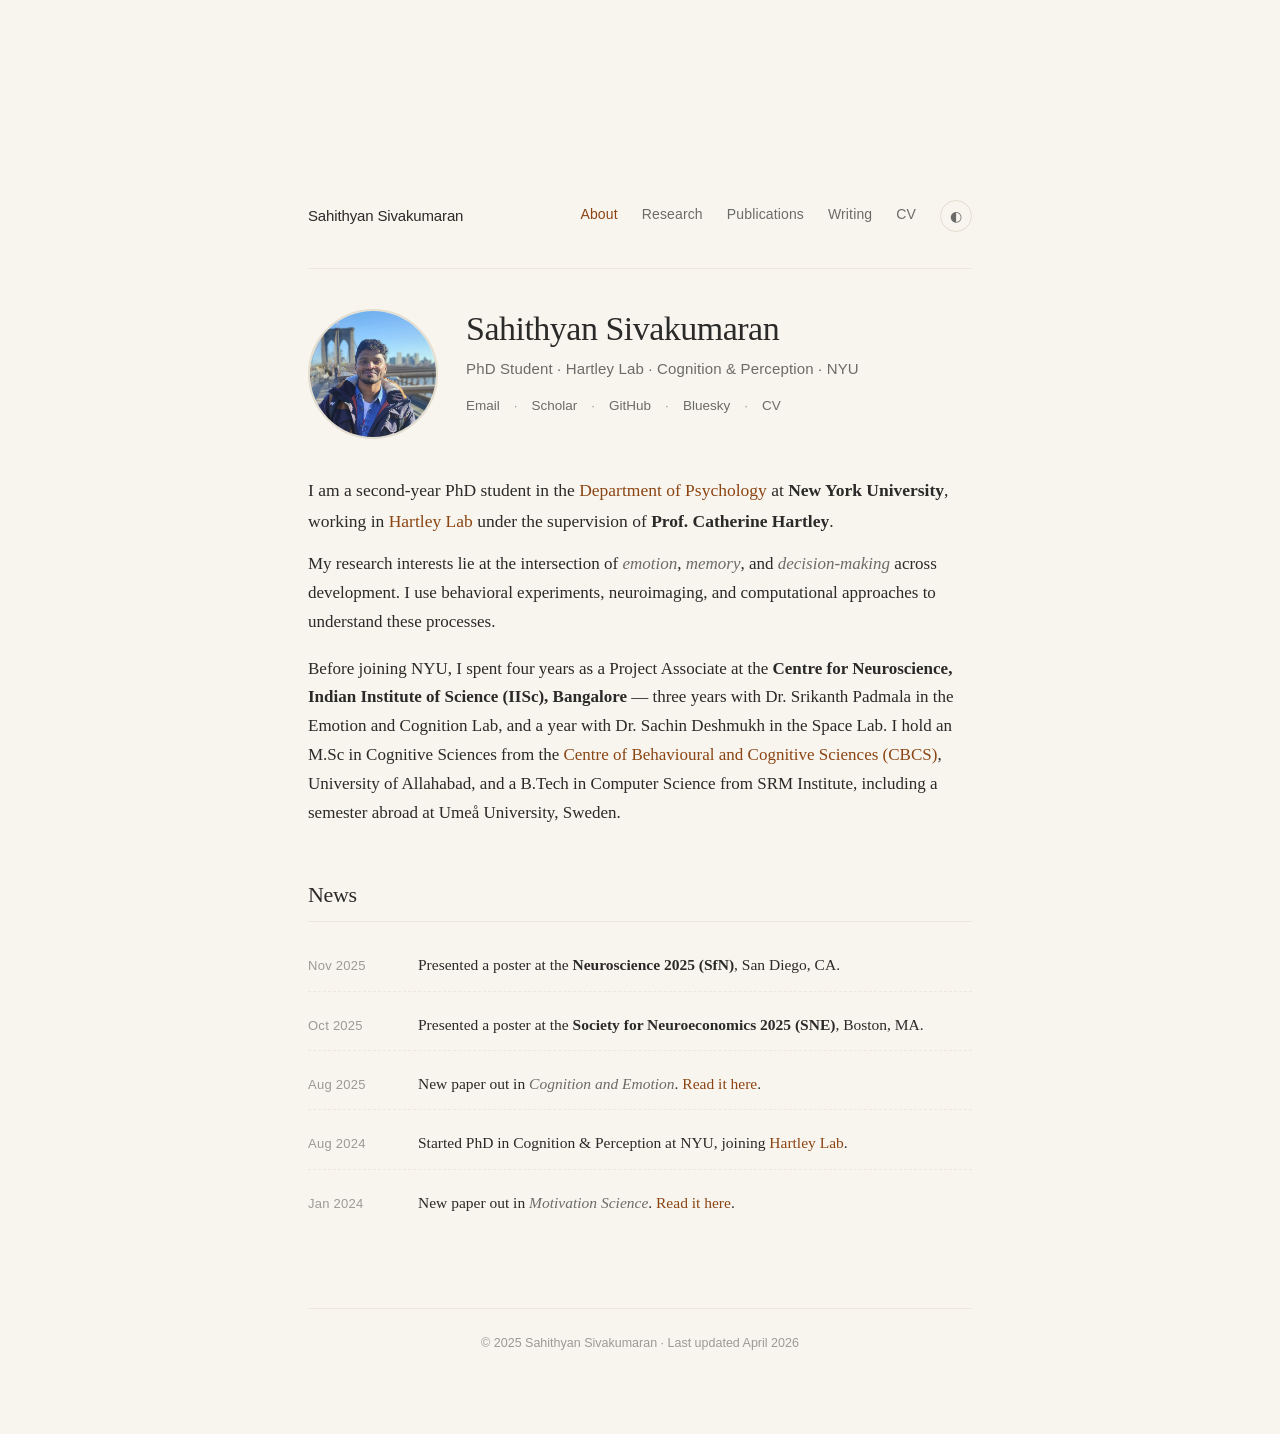
==== index.html @ 43b07d3a "Add canvas element to index.html Add a canvas element for rendering graphics." ====
<!DOCTYPE html>
<html lang="en">
<head>
<meta charset="UTF-8">
<meta name="viewport" content="width=device-width, initial-scale=1.0">
<title>Sahithyan Sivakumaran</title>
<meta name="description" content="PhD student in Cognition & Perception at NYU. Research on reward, affect, and decision-making.">
<link rel="stylesheet" href="styles.css">
<link rel="icon" href="data:image/svg+xml,%3Csvg xmlns='http://www.w3.org/2000/svg' viewBox='0 0 100 100'%3E%3Ctext y='.9em' font-size='90'%3E🧠%3C/text%3E%3C/svg%3E">
</head>
<body>
<canvas id="tc" aria-hidden="true"></canvas>
<div class="container">

<nav class="nav">
  <a href="index.html" class="nav-brand">Sahithyan Sivakumaran</a>
  <div class="nav-links">
    <a href="index.html" class="active">About</a>
    <a href="research.html">Research</a>
    <a href="publications.html">Publications</a>
    <a href="writing.html">Writing</a>
    <a href="cv.html">CV</a>
    <button id="theme-toggle" class="theme-toggle" aria-label="Toggle theme">◐</button>
  </div>
</nav>

<header class="hero">
  <img src="assets/profile.jpg" alt="Sahithyan Sivakumaran" class="hero-photo">
  <div class="hero-text">
    <h1>Sahithyan Sivakumaran</h1>
    <div class="hero-subtitle">PhD Student · Hartley Lab · Cognition &amp; Perception · NYU</div>
    <div class="hero-links">
      <a href="mailto:sahithyan.s@nyu.edu">Email</a>
      <span class="sep">·</span>
      <a href="https://scholar.google.com/citations?user=zjxD9jkAAAAJ" target="_blank" rel="noopener">Scholar</a>
      <span class="sep">·</span>
      <a href="https://github.com/Sahithyan-S" target="_blank" rel="noopener">GitHub</a>
      <span class="sep">·</span>
      <a href="https://bsky.app/profile/sahithyan.bsky.social" target="_blank" rel="noopener">Bluesky</a>
      <span class="sep">·</span>
      <a href="files/Sahithyan_CV_May_2026.pdf" target="_blank" rel="noopener">CV</a>
    </div>
  </div>
</header>

<p class="intro">
I am a second-year PhD student in the <a href="https://as.nyu.edu/psychology.html" target="_blank" rel="noopener">Department of Psychology</a> at <strong>New York University</strong>, working in <a href="https://www.hartleylab.org/" target="_blank" rel="noopener">Hartley Lab</a> under the supervision of <strong>Prof. Catherine Hartley</strong>.
</p>

<p>
My research interests lie at the intersection of <em>emotion</em>, <em>memory</em>, and <em>decision-making</em> across development. I use behavioral experiments, neuroimaging, and computational approaches to understand these processes.
</p>

<p>
Before joining NYU, I spent four years as a Project Associate at the <strong>Centre for Neuroscience, Indian Institute of Science (IISc), Bangalore</strong> — three years with Dr. Srikanth Padmala in the Emotion and Cognition Lab, and a year with Dr. Sachin Deshmukh in the Space Lab. I hold an M.Sc in Cognitive Sciences from the <a href="https://cbcs.ac.in/" target="_blank" rel="noopener">Centre of Behavioural and Cognitive Sciences (CBCS)</a>, University of Allahabad, and a B.Tech in Computer Science from SRM Institute, including a semester abroad at Umeå University, Sweden.
</p>

<h2>News</h2>
<ul class="news-list">
  <li>
    <span class="news-date">Nov 2025</span>
    <span>Presented a poster at the <strong>Neuroscience 2025 (SfN)</strong>, San Diego, CA.</span>
  </li>
  <li>
    <span class="news-date">Oct 2025</span>
    <span>Presented a poster at the <strong>Society for Neuroeconomics 2025 (SNE)</strong>, Boston, MA.</span>
  </li>
  <li>
    <span class="news-date">Aug 2025</span>
    <span>New paper out in <em>Cognition and Emotion</em>. <a href="https://doi.org/10.1080/02699931.2025.2542920" target="_blank" rel="noopener">Read it here</a>.</span>
  </li>
  <li>
    <span class="news-date">Aug 2024</span>
    <span>Started PhD in Cognition &amp; Perception at NYU, joining <a href="https://www.hartleylab.org/" target="_blank" rel="noopener">Hartley Lab</a>.</span>
  </li>
  <li>
    <span class="news-date">Jan 2024</span>
    <span>New paper out in <em>Motivation Science</em>. <a href="https://psycnet.apa.org/doi/10.1037/mot0000330" target="_blank" rel="noopener">Read it here</a>.</span>
  </li>
</ul>

<footer class="footer">
  © 2025 Sahithyan Sivakumaran · Last updated April 2026
</footer>

</div>

<script>
(function() {
  var root = document.documentElement;
  var toggle = document.getElementById('theme-toggle');
  var saved = localStorage.getItem('theme');
  if (saved) root.setAttribute('data-theme', saved);

  toggle.addEventListener('click', function() {
    var current = root.getAttribute('data-theme');
    var isDark = current === 'dark' ||
      (!current && window.matchMedia('(prefers-color-scheme: dark)').matches);
    var next = isDark ? 'light' : 'dark';
    root.setAttribute('data-theme', next);
    localStorage.setItem('theme', next);
  });
})();
</script>

</body>
</html>
---- styles.css ----
/* ================================================================
   Sahithyan Sivakumaran — Academic Website
   A clean, serif-led minimal theme with dark/light mode
   ================================================================ */

/* --- CSS Variables: Light mode (default) --- */
:root {
  --bg: #f8f5ef;
  --bg-elev: #ffffff;
  --text: #2a2a28;
  --text-muted: #6b6b68;
  --text-soft: #9a9a96;
  --accent: #8b4513;
  --accent-soft: #c9a77a;
  --border: #e4ded0;
  --border-soft: #eee8dc;

  --font-serif: "Iowan Old Style", "Palatino Linotype", "URW Palladio L", Palatino, "Book Antiqua", Georgia, serif;
  --font-sans: -apple-system, BlinkMacSystemFont, "SF Pro Text", "Helvetica Neue", Arial, sans-serif;
  --font-mono: "SF Mono", "Monaco", "Inconsolata", "Fira Mono", monospace;

  --max-width: 720px;
  --radius: 8px;
}

/* --- Dark mode (auto-detected via OS preference) --- */
@media (prefers-color-scheme: dark) {
  :root {
    --bg: #1a1a1a;
    --bg-elev: #242424;
    --text: #e8e6e1;
    --text-muted: #a8a6a1;
    --text-soft: #6b6966;
    --accent: #d4a373;
    --accent-soft: #8b6a4a;
    --border: #3a3a38;
    --border-soft: #2d2d2c;
  }
}

/* --- Manual toggle override --- */
:root[data-theme="dark"] {
  --bg: #1a1a1a;
  --bg-elev: #242424;
  --text: #e8e6e1;
  --text-muted: #a8a6a1;
  --text-soft: #6b6966;
  --accent: #d4a373;
  --accent-soft: #8b6a4a;
  --border: #3a3a38;
  --border-soft: #2d2d2c;
}

:root[data-theme="light"] {
  --bg: #f8f5ef;
  --bg-elev: #ffffff;
  --text: #2a2a28;
  --text-muted: #6b6b68;
  --text-soft: #9a9a96;
  --accent: #8b4513;
  --accent-soft: #c9a77a;
  --border: #e4ded0;
  --border-soft: #eee8dc;
}

/* --- Reset & Base --- */
* {
  box-sizing: border-box;
  margin: 0;
  padding: 0;
}

html {
  scroll-behavior: smooth;
  -webkit-font-smoothing: antialiased;
  -moz-osx-font-smoothing: grayscale;
}

body {
  background: var(--bg);
  color: var(--text);
  font-family: var(--font-serif);
  font-size: 17px;
  line-height: 1.7;
  min-height: 100vh;
  transition: background 0.3s ease, color 0.3s ease;
}

.container {
  max-width: var(--max-width);
  margin: 0 auto;
  padding: 32px 28px 80px;
}

/* --- Navigation --- */
.nav {
  display: flex;
  justify-content: space-between;
  align-items: center;
  padding: 8px 0 36px;
  border-bottom: 1px solid var(--border-soft);
  margin-bottom: 40px;
  flex-wrap: wrap;
  gap: 12px;
}

.nav-brand {
  font-family: var(--font-sans);
  font-size: 15px;
  font-weight: 500;
  letter-spacing: -0.01em;
  color: var(--text);
  text-decoration: none;
}

.nav-links {
  display: flex;
  gap: 24px;
  align-items: center;
}

.nav-links a {
  font-family: var(--font-sans);
  font-size: 14px;
  color: var(--text-muted);
  text-decoration: none;
  letter-spacing: 0.01em;
  transition: color 0.2s;
}

.nav-links a:hover,
.nav-links a.active {
  color: var(--accent);
}

/* --- Theme Toggle Button --- */
.theme-toggle {
  background: none;
  border: 1px solid var(--border);
  color: var(--text-muted);
  width: 32px;
  height: 32px;
  border-radius: 50%;
  cursor: pointer;
  display: inline-flex;
  align-items: center;
  justify-content: center;
  font-size: 14px;
  transition: all 0.2s;
  padding: 0;
}

.theme-toggle:hover {
  border-color: var(--accent);
  color: var(--accent);
}

/* --- Typography --- */
h1, h2, h3, h4 {
  font-family: var(--font-serif);
  font-weight: 500;
  color: var(--text);
  letter-spacing: -0.015em;
}

h1 {
  font-size: 34px;
  line-height: 1.15;
  margin-bottom: 8px;
}

h2 {
  font-size: 22px;
  margin-top: 48px;
  margin-bottom: 18px;
  font-weight: 500;
  padding-bottom: 8px;
  border-bottom: 1px solid var(--border-soft);
}

h3 {
  font-size: 18px;
  margin-top: 24px;
  margin-bottom: 10px;
}

p {
  margin-bottom: 18px;
  color: var(--text);
}

a {
  color: var(--accent);
  text-decoration: none;
  border-bottom: 1px solid transparent;
  transition: border-color 0.2s;
}

a:hover {
  border-bottom-color: var(--accent);
}

em {
  color: var(--text-muted);
}

strong {
  font-weight: 600;
  color: var(--text);
}

/* --- Hero / About section --- */
.hero {
  display: flex;
  gap: 28px;
  align-items: flex-start;
  margin-bottom: 36px;
}

.hero-photo {
  width: 130px;
  height: 130px;
  border-radius: 50%;
  object-fit: cover;
  flex-shrink: 0;
  border: 2px solid var(--border);
}

.hero-text {
  flex: 1;
  min-width: 0;
}

.hero-subtitle {
  font-family: var(--font-sans);
  font-size: 15px;
  color: var(--text-muted);
  margin-bottom: 14px;
  letter-spacing: 0.01em;
}

.hero-links {
  display: flex;
  gap: 14px;
  font-family: var(--font-sans);
  font-size: 13.5px;
  flex-wrap: wrap;
}

.hero-links a {
  color: var(--text-muted);
  border-bottom: 1px solid transparent;
}

.hero-links a:hover {
  color: var(--accent);
  border-bottom-color: var(--accent);
}

.hero-links span.sep {
  color: var(--text-soft);
}

/* --- Section styling --- */
.intro {
  font-size: 17.5px;
  line-height: 1.8;
  margin-bottom: 12px;
}

/* --- Lists --- */
ul, ol {
  margin-bottom: 20px;
  padding-left: 22px;
}

li {
  margin-bottom: 8px;
  color: var(--text);
}

/* --- News list --- */
.news-list {
  list-style: none;
  padding-left: 0;
}

.news-list li {
  padding: 12px 0;
  border-bottom: 1px dashed var(--border-soft);
  display: flex;
  gap: 18px;
  align-items: baseline;
  font-size: 15.5px;
}

.news-list li:last-child {
  border-bottom: none;
}

.news-date {
  font-family: var(--font-sans);
  font-size: 13px;
  color: var(--text-soft);
  flex-shrink: 0;
  width: 92px;
  letter-spacing: 0.02em;
}

/* --- Publication entries --- */
.pub {
  padding: 18px 0;
  border-bottom: 1px solid var(--border-soft);
}

.pub:last-child {
  border-bottom: none;
}

.pub-title {
  font-size: 17px;
  line-height: 1.4;
  margin-bottom: 6px;
  font-weight: 500;
  color: var(--text);
}

.pub-authors {
  font-size: 15px;
  color: var(--text-muted);
  margin-bottom: 4px;
}

.pub-authors .self {
  color: var(--text);
  font-weight: 500;
}

.pub-venue {
  font-family: var(--font-sans);
  font-size: 13.5px;
  color: var(--text-soft);
  font-style: italic;
  margin-bottom: 8px;
}

.pub-links {
  display: flex;
  gap: 12px;
  font-family: var(--font-sans);
  font-size: 12.5px;
  margin-top: 6px;
}

.pub-links a {
  color: var(--accent);
  padding: 2px 10px;
  border: 1px solid var(--accent-soft);
  border-radius: 14px;
  text-decoration: none;
  transition: all 0.2s;
}

.pub-links a:hover {
  background: var(--accent);
  color: var(--bg);
  border-color: var(--accent);
}

.pub-tag {
  display: inline-block;
  font-family: var(--font-sans);
  font-size: 11.5px;
  color: var(--text-soft);
  padding: 2px 8px;
  border: 1px solid var(--border);
  border-radius: 10px;
  margin-left: 6px;
  letter-spacing: 0.03em;
  text-transform: uppercase;
}

/* --- Writing list (index page) --- */
.writing-list {
  display: flex;
  flex-direction: column;
}

.writing-item {
  display: flex;
  justify-content: space-between;
  align-items: baseline;
  padding: 16px 0;
  border-bottom: 1px dashed var(--border-soft);
  text-decoration: none;
  gap: 18px;
  transition: color 0.2s;
}

.writing-item:last-child {
  border-bottom: none;
}

.writing-item:hover {
  border-bottom-color: var(--border-soft);
}

.writing-title {
  font-size: 17px;
  font-weight: 500;
  color: var(--text);
  line-height: 1.4;
  transition: color 0.2s;
}

.writing-item:hover .writing-title {
  color: var(--accent);
}

.writing-date {
  font-family: var(--font-sans);
  font-size: 13px;
  color: var(--text-soft);
  flex-shrink: 0;
  letter-spacing: 0.02em;
}

/* --- Writing article (individual post) --- */
.writing-back {
  display: inline-block;
  font-family: var(--font-sans);
  font-size: 13.5px;
  color: var(--text-muted);
  margin-bottom: 28px;
  text-decoration: none;
  border-bottom: none;
  transition: color 0.2s;
}

.writing-back:hover {
  color: var(--accent);
}

.writing-article h1 {
  margin-bottom: 6px;
}

.writing-meta {
  font-family: var(--font-sans);
  font-size: 13.5px;
  color: var(--text-soft);
  font-style: italic;
  margin-bottom: 32px;
}

.writing-article p {
  margin-bottom: 20px;
}

.writing-article code {
  font-family: var(--font-mono);
  font-size: 14px;
  background: var(--bg-elev);
  border: 1px solid var(--border);
  padding: 1px 5px;
  border-radius: 4px;
}

/* --- CV specific --- */
.cv-entry {
  display: flex;
  gap: 20px;
  padding: 12px 0;
  border-bottom: 1px dashed var(--border-soft);
  align-items: baseline;
}

.cv-entry:last-child {
  border-bottom: none;
}

.cv-date {
  font-family: var(--font-sans);
  font-size: 13px;
  color: var(--text-soft);
  flex-shrink: 0;
  width: 110px;
  letter-spacing: 0.02em;
}

.cv-content {
  flex: 1;
}

.cv-content .role {
  font-weight: 500;
  color: var(--text);
  font-size: 16px;
}

.cv-content .place {
  font-size: 14.5px;
  color: var(--text-muted);
}

.cv-content .advisor {
  font-size: 13.5px;
  color: var(--text-soft);
  font-family: var(--font-sans);
  font-style: italic;
  margin-top: 3px;
}

/* --- Download button --- */
.btn {
  display: inline-block;
  padding: 8px 16px;
  background: var(--accent);
  color: var(--bg);
  font-family: var(--font-sans);
  font-size: 13.5px;
  border-radius: 6px;
  border: none;
  text-decoration: none;
  transition: opacity 0.2s;
  letter-spacing: 0.01em;
}

.btn:hover {
  opacity: 0.85;
  border-bottom: none;
}

/* --- Footer --- */
.footer {
  margin-top: 80px;
  padding-top: 24px;
  border-top: 1px solid var(--border-soft);
  font-family: var(--font-sans);
  font-size: 12.5px;
  color: var(--text-soft);
  text-align: center;
}

/* --- Mobile responsive --- */
@media (max-width: 640px) {
  .container {
    padding: 20px 18px 60px;
  }

  .hero {
    flex-direction: column;
    align-items: center;
    text-align: center;
    gap: 18px;
  }

  .hero-photo {
    width: 110px;
    height: 110px;
  }

  .hero-links {
    justify-content: center;
  }

  h1 {
    font-size: 28px;
  }

  h2 {
    font-size: 20px;
  }

  body {
    font-size: 16px;
  }

  .nav {
    padding-bottom: 24px;
    margin-bottom: 28px;
  }

  .nav-links {
    gap: 16px;
  }

  .news-list li,
  .cv-entry,
  .writing-item {
    flex-direction: column;
    gap: 2px;
  }

  .news-date,
  .cv-date {
    width: auto;
  }
}
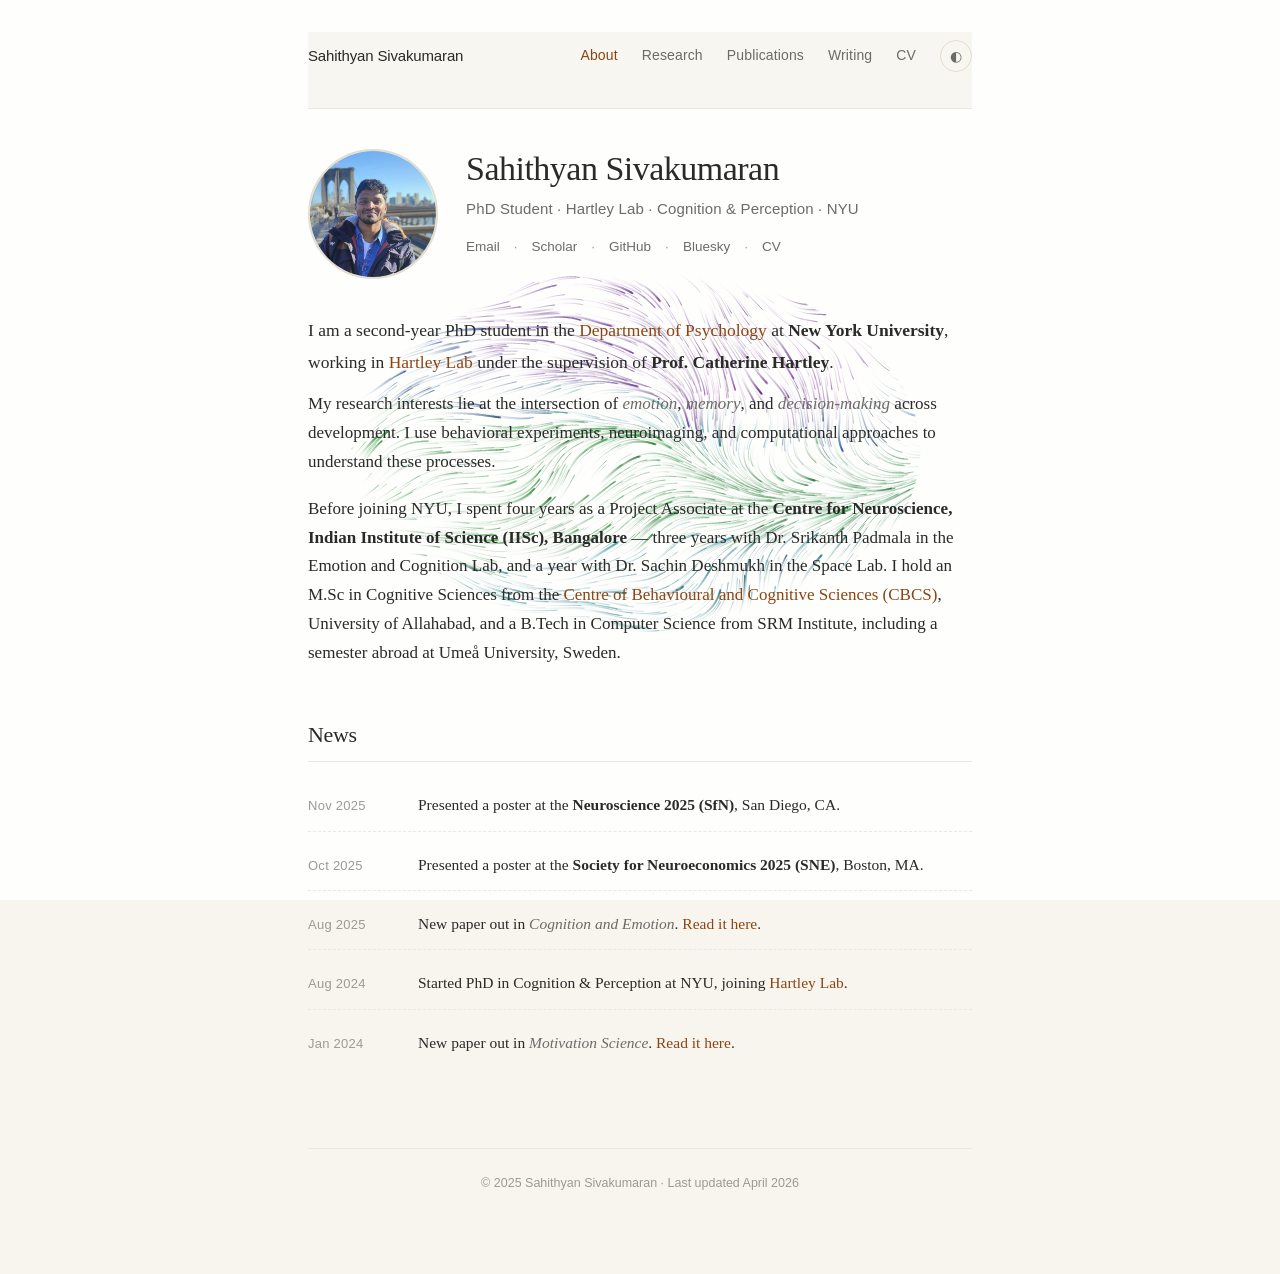
==== commit 82de396e: "Add files via upload" ====
--- a/index.html
+++ b/index.html
@@ -86,6 +86,7 @@
 </div>
 
 <script>
+/* ── Theme toggle (existing site logic) ── */
 (function() {
   var root = document.documentElement;
   var toggle = document.getElementById('theme-toggle');
@@ -101,6 +102,184 @@
     localStorage.setItem('theme', next);
   });
 })();
+
+/* ── Tractography background ── */
+(function(){
+'use strict';
+var root=document.documentElement;
+function isDark(){var a=root.getAttribute('data-theme');if(a==='dark')return true;if(a==='light')return false;return window.matchMedia('(prefers-color-scheme:dark)').matches;}
+
+/* bg colours must match the site's actual CSS variables exactly:
+   light: #f8f5ef   dark: #1a1a1a  */
+var BG_LIGHT='#f8f5ef', BG_DARK='#1a1a1a';
+
+var cv=document.getElementById('tc'),ctx=cv.getContext('2d');
+var W=0,H=0,dpr=Math.min(window.devicePixelRatio||1,2);
+
+function resize(){
+  W=window.innerWidth; H=window.innerHeight;
+  cv.width=Math.round(W*dpr); cv.height=Math.round(H*dpr);
+  cv.style.width=W+'px'; cv.style.height=H+'px';
+  ctx.setTransform(dpr,0,0,dpr,0,0);
+  rebuild();
+}
+var _rt;
+window.addEventListener('resize',function(){clearTimeout(_rt);_rt=setTimeout(resize,150);},{passive:true});
+
+/* ── Brain shape: two overlapping ellipses (axial view) ── */
+function inBrain(nx,ny){
+  var cx=nx-0.5, cy=ny-0.52;
+  var rR=Math.pow(cx/0.38,2)+Math.pow(cy/0.30,2);
+  var rL=Math.pow((cx+0.04)/0.36,2)+Math.pow(cy/0.28,2);
+  return (rR<1.0)||(rL<1.0);
+}
+function densityW(nx,ny){
+  var cx=nx-0.5,cy=ny-0.52;
+  return 1.0
+    +Math.exp(-((cx+0.12)*(cx+0.12))/0.02-(cy+0.18)*(cy+0.18)/0.02)*0.8
+    +Math.exp(-((cx-0.10)*(cx-0.10))/0.025-(cy+0.12)*(cy+0.12)/0.025)*0.6
+    +Math.exp(-((Math.abs(cx)-0.28)*(Math.abs(cx)-0.28))/0.01-cy*cy/0.03)*0.7
+    +Math.exp(-(cx*cx)/0.04-(cy-0.15)*(cy-0.15)/0.02)*0.5;
+}
+
+/* ── Brain bounding box: centered, scales with viewport ── */
+function getBox(){
+  var s=Math.min(W,H)*0.82;
+  return{x:(W-s)*0.5, y:(H-s*0.82)*0.46, w:s, h:s*0.82};
+}
+function toScreen(nx,ny,b){return{x:b.x+nx*b.w, y:b.y+ny*b.h};}
+
+/* ── Perlin noise ── */
+var P=(function(){
+  var p=[],i,j,t;
+  for(i=0;i<256;i++)p[i]=i;
+  for(i=255;i>0;i--){j=Math.floor(Math.random()*(i+1));t=p[i];p[i]=p[j];p[j]=t;}
+  var pp=[];for(i=0;i<512;i++)pp[i]=p[i&255];return pp;
+})();
+function fade(t){return t*t*t*(t*(t*6-15)+10);}
+function lerp(a,b,t){return a+t*(b-a);}
+function g2(h,x,y){var v=h&3;return v===0?x+y:v===1?-x+y:v===2?x-y:-x-y;}
+function noise(x,y){
+  var xi=Math.floor(x)&255,yi=Math.floor(y)&255;
+  var xf=x-Math.floor(x),yf=y-Math.floor(y);
+  var u=fade(xf),v=fade(yf);
+  var aa=P[P[xi]+yi],ab=P[P[xi]+yi+1],ba=P[P[xi+1]+yi],bb=P[P[xi+1]+yi+1];
+  return lerp(lerp(g2(aa,xf,yf),g2(ba,xf-1,yf),u),
+              lerp(g2(ab,xf,yf-1),g2(bb,xf-1,yf-1),u),v);
+}
+function fn(x,y){return noise(x,y)*0.60+noise(x*2.1+5,y*2.1+3)*0.28+noise(x*4.4+11,y*4.4+7)*0.12;}
+
+/* ── Flow angle ── */
+var T=0;
+function angle(nx,ny){
+  var cx=nx-0.5,cy=ny-0.52;
+  var n1=fn(nx*2.2+T*0.18,ny*2.2+T*0.12);
+  var n2=fn(nx*3.5+8+T*0.10,ny*3.5+6+T*0.08);
+  var dx=cx-0.0,dy=cy+0.08;
+  var radial=Math.atan2(dy,dx);
+  var r=Math.sqrt(dx*dx+dy*dy);
+  var radW=Math.max(0,0.7-r*1.8);
+  return (n1*1.8+n2*0.6)*Math.PI*0.60+radial*radW*0.30+cy*0.6*0.10;
+}
+
+/* ── Color by brain region ── */
+function hue(nx,ny,dark){
+  var cx=nx-0.5,cy=ny-0.52;
+  if(dark){
+    if(cy<-0.10&&Math.abs(cx)<0.28)return 270+cx*30;
+    if(cy<-0.05&&Math.abs(cx)>0.18)return 200+cy*(-40);
+    if(cy>-0.05&&cy<0.18)return 110+cx*20;
+    return 175+cx*15;
+  }else{
+    if(cy<-0.10&&Math.abs(cx)<0.28)return 275+cx*25;
+    if(cy<-0.05&&Math.abs(cx)>0.18)return 210+cy*(-30);
+    if(cy>-0.05&&cy<0.18)return 130+cx*18;
+    return 185+cx*12;
+  }
+}
+
+/* ── Particles ── */
+var pts=[],BOX=null,N=1600;
+function spawn(wide){
+  var b=BOX; if(!b)return null;
+  var nx,ny,k=0;
+  do{nx=wide?Math.random():0.1+Math.random()*0.8;
+     ny=wide?Math.random():0.15+Math.random()*0.75;k++;}
+  while(!inBrain(nx,ny)&&k<60);
+  if(!inBrain(nx,ny))return null;
+  var dk=isDark();
+  var maj=Math.random()<0.10;
+  var a=dk?(0.45+Math.random()*0.35):(0.28+Math.random()*0.22);
+  if(maj)a*=1.25;
+  var dw=densityW(nx,ny);
+  var sp=normToScreen(nx,ny,b);
+  return{nx:nx,ny:ny,x:sp.x,y:sp.y,
+    h:hue(nx,ny,dk),
+    s:dk?(72+Math.random()*20):(50+Math.random()*18),
+    l:dk?(50+Math.random()*20):(24+Math.random()*14),
+    a:a,w:maj?(1.2+Math.random()*1.0):(0.35+Math.random()*0.55),
+    sp:(0.0006+Math.random()*0.0010)*(1+dw*0.2),
+    life:Math.floor(120+Math.random()*220),
+    maxLife:0,fi:0};
+}
+/* need normToScreen available to spawn */
+function normToScreen(nx,ny,b){return{x:b.x+nx*b.w,y:b.y+ny*b.h};}
+
+function rebuild(){
+  BOX=getBox(); pts=[];
+  for(var i=0;i<N;i++){
+    var p=spawn(true);
+    if(p){p.maxLife=p.life;p.life=Math.floor(Math.random()*p.life);pts.push(p);}
+  }
+}
+
+/* ── Render loop ── */
+function frame(){
+  requestAnimationFrame(frame);
+  T+=0.004;
+  var dk=isDark(),b=BOX; if(!b)return;
+
+  /* fade trail — must match real site bg */
+  ctx.globalAlpha=dk?0.030:0.038;
+  ctx.fillStyle=dk?BG_DARK:BG_LIGHT;
+  ctx.fillRect(0,0,W,H);
+  ctx.globalAlpha=1;
+  ctx.lineCap='round';
+
+  for(var i=0;i<pts.length;i++){
+    var p=pts[i];
+    var ang=angle(p.nx,p.ny);
+    var ox=p.x,oy=p.y;
+    p.nx+=Math.cos(ang)*p.sp;
+    p.ny+=Math.sin(ang)*p.sp;
+    p.life--;
+    var sc=normToScreen(p.nx,p.ny,b);
+    p.x=sc.x; p.y=sc.y;
+    p.fi=Math.min(1,p.fi+0.03);
+    if(p.life<=0||!inBrain(p.nx,p.ny)){
+      var np=spawn(false)||spawn(true);
+      if(np){np.maxLife=np.life;pts[i]=np;}
+      continue;
+    }
+    var lr=p.life/p.maxLife;
+    var fo=lr<0.12?lr/0.12:1.0;
+    var alpha=p.a*p.fi*fo;
+    if(alpha<0.02)continue;
+    ctx.beginPath();
+    ctx.moveTo(ox,oy);
+    ctx.lineTo(p.x,p.y);
+    ctx.strokeStyle='hsla('+(p.h+T*8).toFixed(1)+','+p.s+'%,'+p.l+'%,'+alpha.toFixed(3)+')';
+    ctx.lineWidth=p.w;
+    ctx.stroke();
+  }
+}
+
+resize();
+frame();
+window.matchMedia('(prefers-color-scheme:dark)').addEventListener('change',function(){
+  if(!root.getAttribute('data-theme'))rebuild();
+});
+})();
 </script>
 
 </body>
--- a/styles.css
+++ b/styles.css
@@ -90,6 +90,8 @@
   max-width: var(--max-width);
   margin: 0 auto;
   padding: 32px 28px 80px;
+  position: relative;
+  z-index: 1;
 }
 
 /* --- Navigation --- */
@@ -102,6 +104,12 @@
   margin-bottom: 40px;
   flex-wrap: wrap;
   gap: 12px;
+  position: sticky;
+  top: 0;
+  z-index: 10;
+  background: color-mix(in srgb, var(--bg) 88%, transparent);
+  backdrop-filter: blur(16px);
+  -webkit-backdrop-filter: blur(16px);
 }
 
 .nav-brand {
@@ -531,6 +539,17 @@
   border-bottom: none;
 }
 
+/* --- Tractography background canvas --- */
+#tc {
+  position: fixed;
+  top: 0;
+  left: 0;
+  width: 100vw;
+  height: 100vh;
+  pointer-events: none;
+  z-index: 0;
+}
+
 /* --- Footer --- */
 .footer {
   margin-top: 80px;
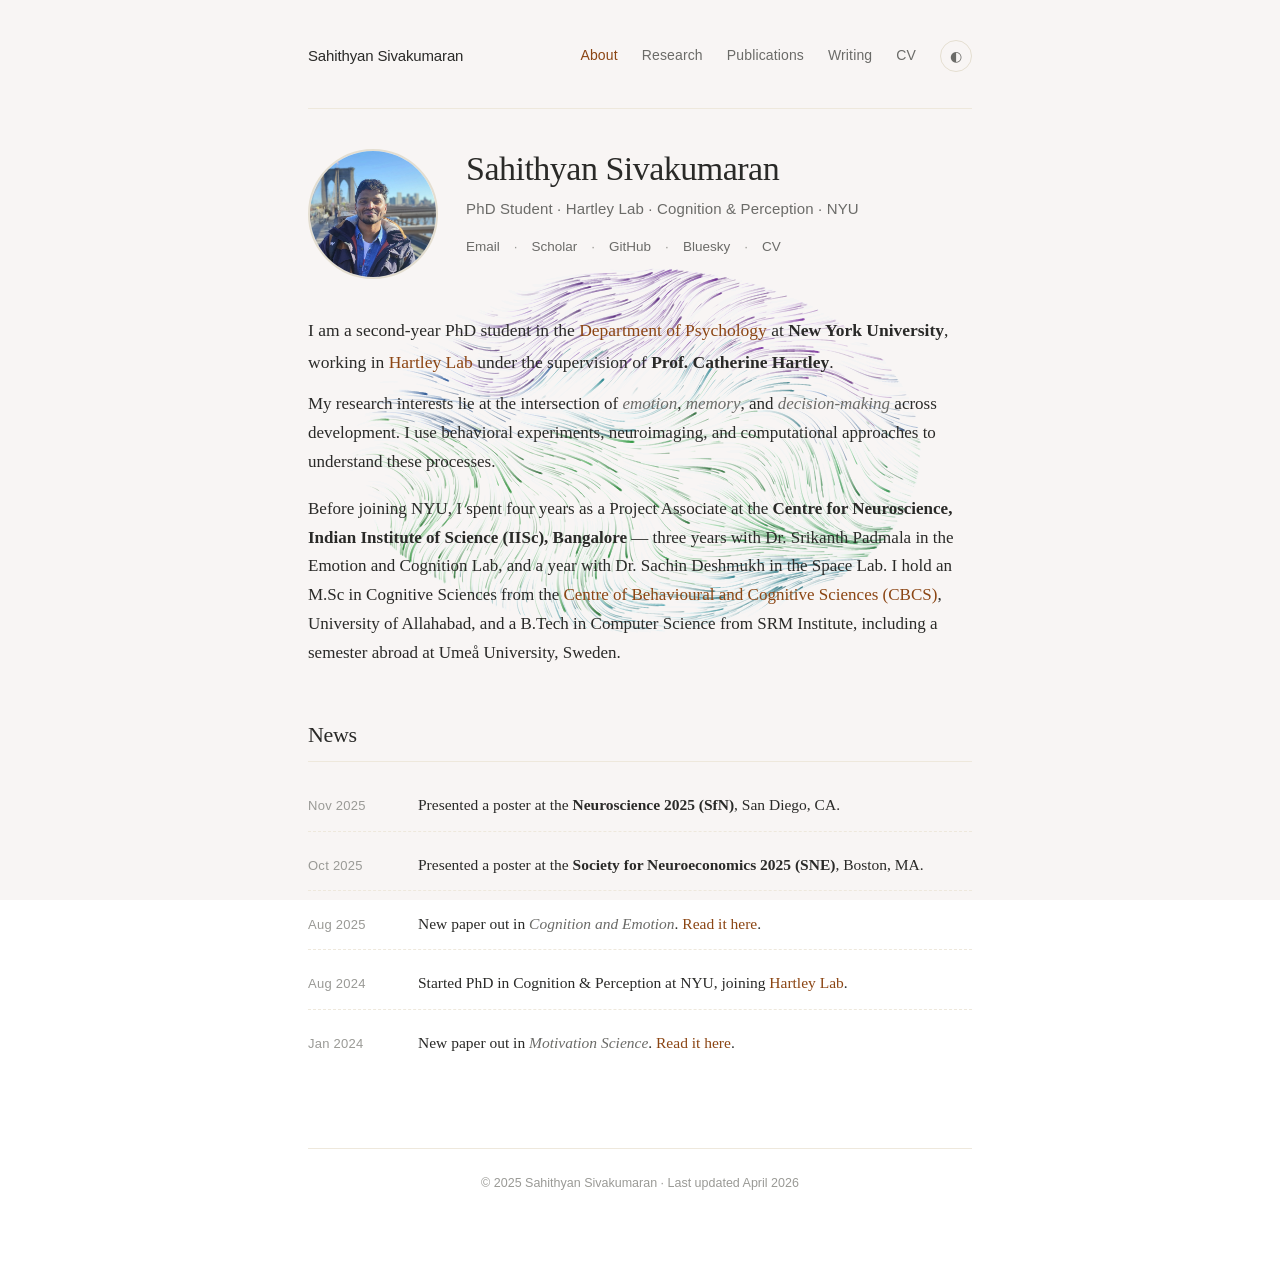
==== commit e5846592: "Add files via upload" ====
--- a/index.html
+++ b/index.html
@@ -6,6 +6,10 @@
 <title>Sahithyan Sivakumaran</title>
 <meta name="description" content="PhD student in Cognition & Perception at NYU. Research on reward, affect, and decision-making.">
 <link rel="stylesheet" href="styles.css">
+<style>
+  /* Canvas is the background on this page — body must be transparent */
+  body { background: transparent !important; }
+</style>
 <link rel="icon" href="data:image/svg+xml,%3Csvg xmlns='http://www.w3.org/2000/svg' viewBox='0 0 100 100'%3E%3Ctext y='.9em' font-size='90'%3E🧠%3C/text%3E%3C/svg%3E">
 </head>
 <body>
@@ -227,6 +231,10 @@
 
 function rebuild(){
   BOX=getBox(); pts=[];
+  /* fill canvas immediately with bg color so there's no transparent flash */
+  ctx.globalAlpha=1;
+  ctx.fillStyle=isDark()?BG_DARK:BG_LIGHT;
+  ctx.fillRect(0,0,W,H);
   for(var i=0;i<N;i++){
     var p=spawn(true);
     if(p){p.maxLife=p.life;p.life=Math.floor(Math.random()*p.life);pts.push(p);}
@@ -239,7 +247,7 @@
   T+=0.004;
   var dk=isDark(),b=BOX; if(!b)return;
 
-  /* fade trail — must match real site bg */
+  /* fade trail — semi-transparent bg rect each frame creates glowing tail effect */
   ctx.globalAlpha=dk?0.030:0.038;
   ctx.fillStyle=dk?BG_DARK:BG_LIGHT;
   ctx.fillRect(0,0,W,H);
--- a/styles.css
+++ b/styles.css
@@ -104,12 +104,6 @@
   margin-bottom: 40px;
   flex-wrap: wrap;
   gap: 12px;
-  position: sticky;
-  top: 0;
-  z-index: 10;
-  background: color-mix(in srgb, var(--bg) 88%, transparent);
-  backdrop-filter: blur(16px);
-  -webkit-backdrop-filter: blur(16px);
 }
 
 .nav-brand {
@@ -548,6 +542,7 @@
   height: 100vh;
   pointer-events: none;
   z-index: 0;
+  display: block;
 }
 
 /* --- Footer --- */
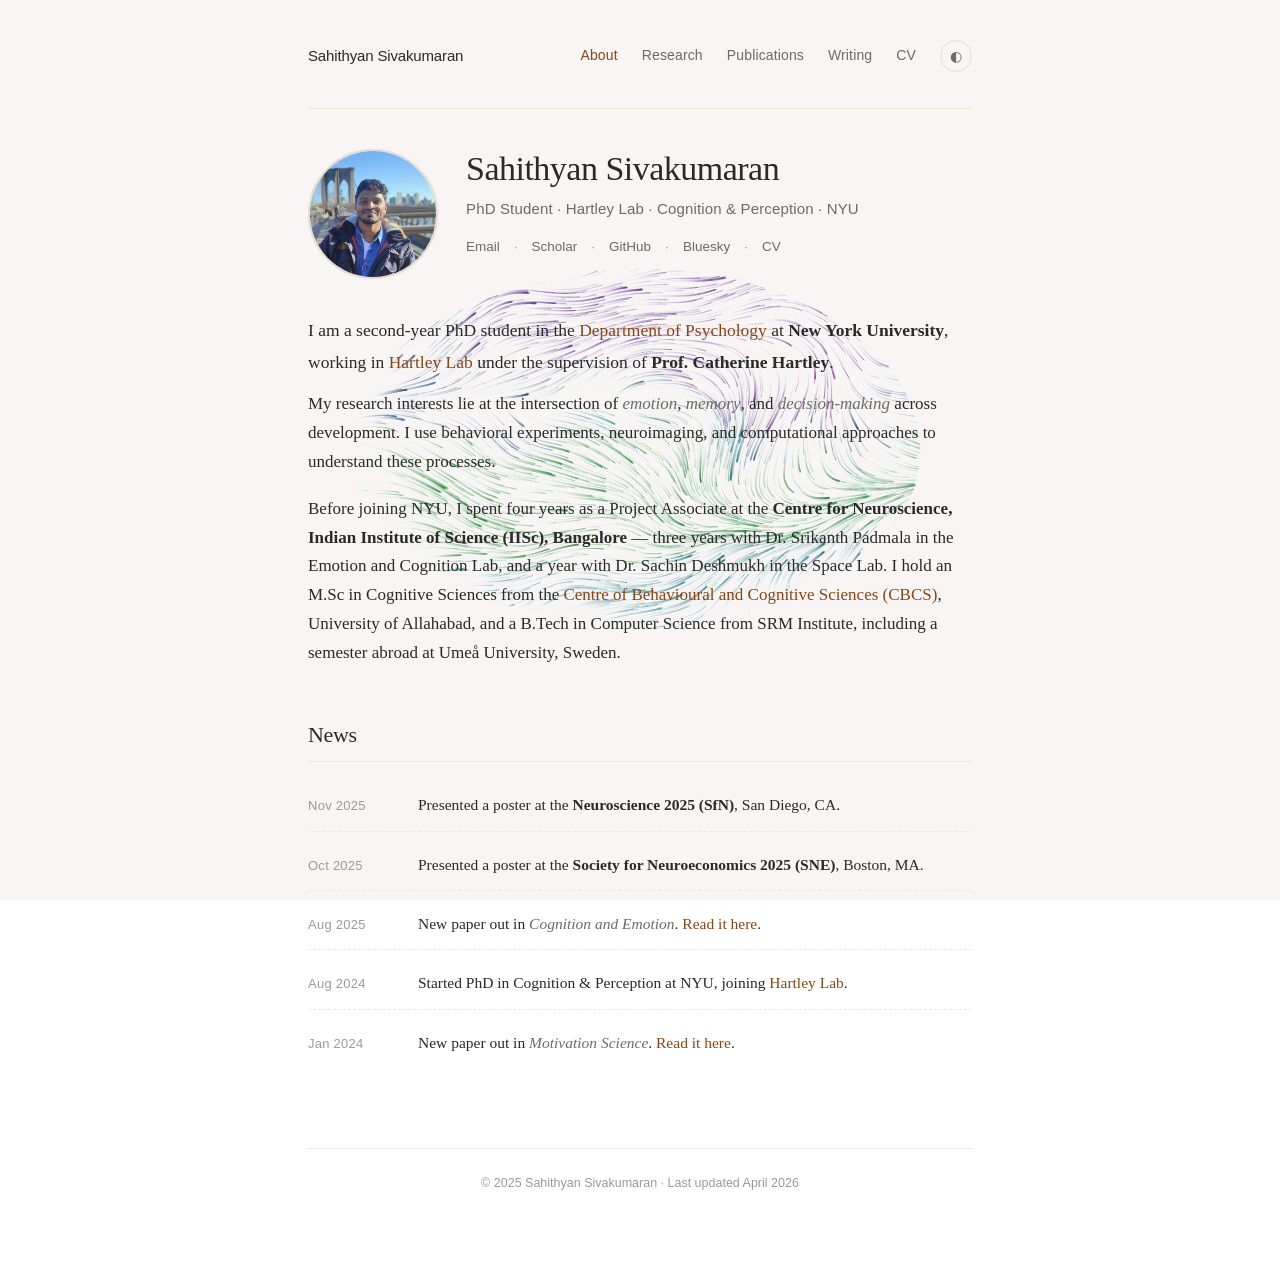
==== commit 4acd2563: "Add files via upload" ====
--- a/index.html
+++ b/index.html
@@ -104,6 +104,7 @@
     var next = isDark ? 'light' : 'dark';
     root.setAttribute('data-theme', next);
     localStorage.setItem('theme', next);
+    window.dispatchEvent(new CustomEvent('themechange'));
   });
 })();
 
@@ -284,6 +285,7 @@
 
 resize();
 frame();
+window.addEventListener('themechange', rebuild);
 window.matchMedia('(prefers-color-scheme:dark)').addEventListener('change',function(){
   if(!root.getAttribute('data-theme'))rebuild();
 });
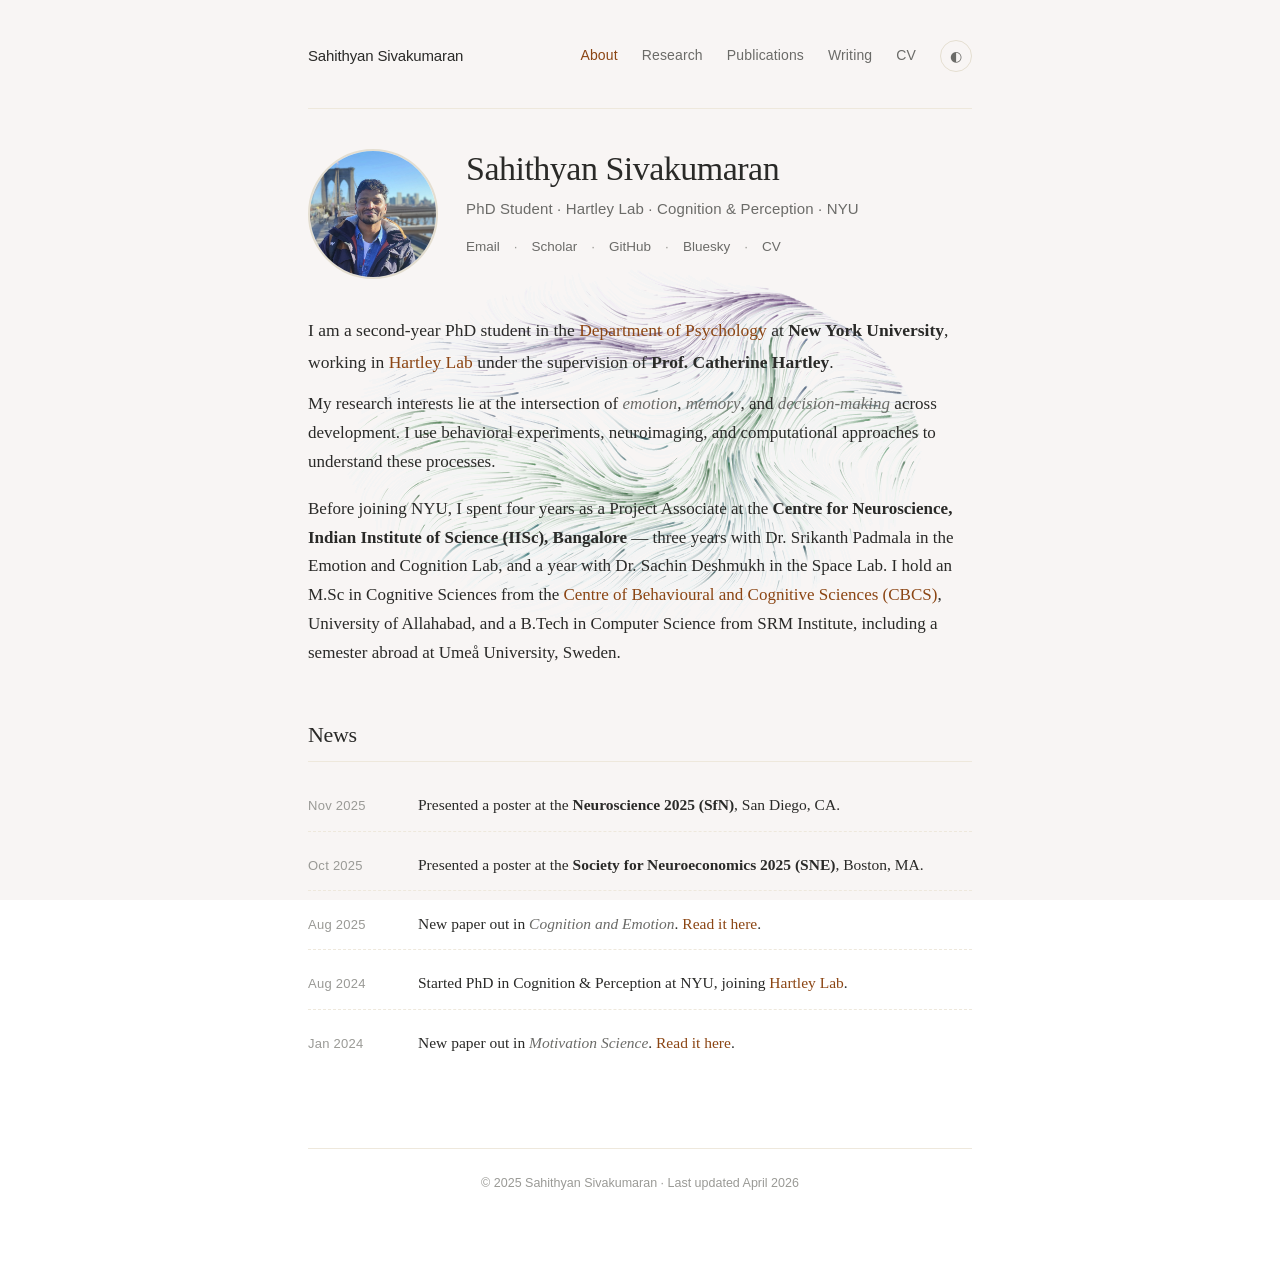
==== commit 74987d47: "Add files via upload" ====
--- a/index.html
+++ b/index.html
@@ -214,14 +214,14 @@
   if(!inBrain(nx,ny))return null;
   var dk=isDark();
   var maj=Math.random()<0.10;
-  var a=dk?(0.45+Math.random()*0.35):(0.28+Math.random()*0.22);
+  var a=dk?(0.28+Math.random()*0.22):(0.16+Math.random()*0.14);
   if(maj)a*=1.25;
   var dw=densityW(nx,ny);
   var sp=normToScreen(nx,ny,b);
   return{nx:nx,ny:ny,x:sp.x,y:sp.y,
     h:hue(nx,ny,dk),
-    s:dk?(72+Math.random()*20):(50+Math.random()*18),
-    l:dk?(50+Math.random()*20):(24+Math.random()*14),
+    s:dk?(60+Math.random()*18):(42+Math.random()*15),
+    l:dk?(38+Math.random()*16):(18+Math.random()*10),
     a:a,w:maj?(1.2+Math.random()*1.0):(0.35+Math.random()*0.55),
     sp:(0.0006+Math.random()*0.0010)*(1+dw*0.2),
     life:Math.floor(120+Math.random()*220),
@@ -232,13 +232,51 @@
 
 function rebuild(){
   BOX=getBox(); pts=[];
-  /* fill canvas immediately with bg color so there's no transparent flash */
+  /* fill canvas with new bg color immediately */
   ctx.globalAlpha=1;
   ctx.fillStyle=isDark()?BG_DARK:BG_LIGHT;
   ctx.fillRect(0,0,W,H);
   for(var i=0;i<N;i++){
     var p=spawn(true);
-    if(p){p.maxLife=p.life;p.life=Math.floor(Math.random()*p.life);pts.push(p);}
+    if(p){
+      p.maxLife=p.life;
+      p.life=Math.floor(Math.random()*p.life);
+      p.fi=1; /* skip fade-in — particles appear at full brightness immediately */
+      pts.push(p);
+    }
+  }
+  /* pre-warm: run 80 silent frames so canvas looks full on switch, not empty */
+  for(var f=0;f<80;f++) prewarmFrame();
+}
+
+/* ── Pre-warm: advance particles without trail fade so canvas fills up instantly ── */
+function prewarmFrame(){
+  var dk=isDark(),b=BOX; if(!b)return;
+  ctx.lineCap='round';
+  for(var i=0;i<pts.length;i++){
+    var p=pts[i];
+    var ang=angle(p.nx,p.ny);
+    var ox=p.x,oy=p.y;
+    p.nx+=Math.cos(ang)*p.sp;
+    p.ny+=Math.sin(ang)*p.sp;
+    p.life--;
+    var sc=normToScreen(p.nx,p.ny,b);
+    p.x=sc.x; p.y=sc.y;
+    if(p.life<=0||!inBrain(p.nx,p.ny)){
+      var np=spawn(false)||spawn(true);
+      if(np){np.maxLife=np.life;np.fi=1;pts[i]=np;}
+      continue;
+    }
+    var lr=p.life/p.maxLife;
+    var fo=lr<0.12?lr/0.12:1.0;
+    var a=p.a*fo;
+    if(a<0.02)continue;
+    ctx.beginPath();
+    ctx.moveTo(ox,oy);
+    ctx.lineTo(p.x,p.y);
+    ctx.strokeStyle='hsla('+(p.h+T*8).toFixed(1)+','+p.s+'%,'+p.l+'%,'+a.toFixed(3)+')';
+    ctx.lineWidth=p.w;
+    ctx.stroke();
   }
 }
 
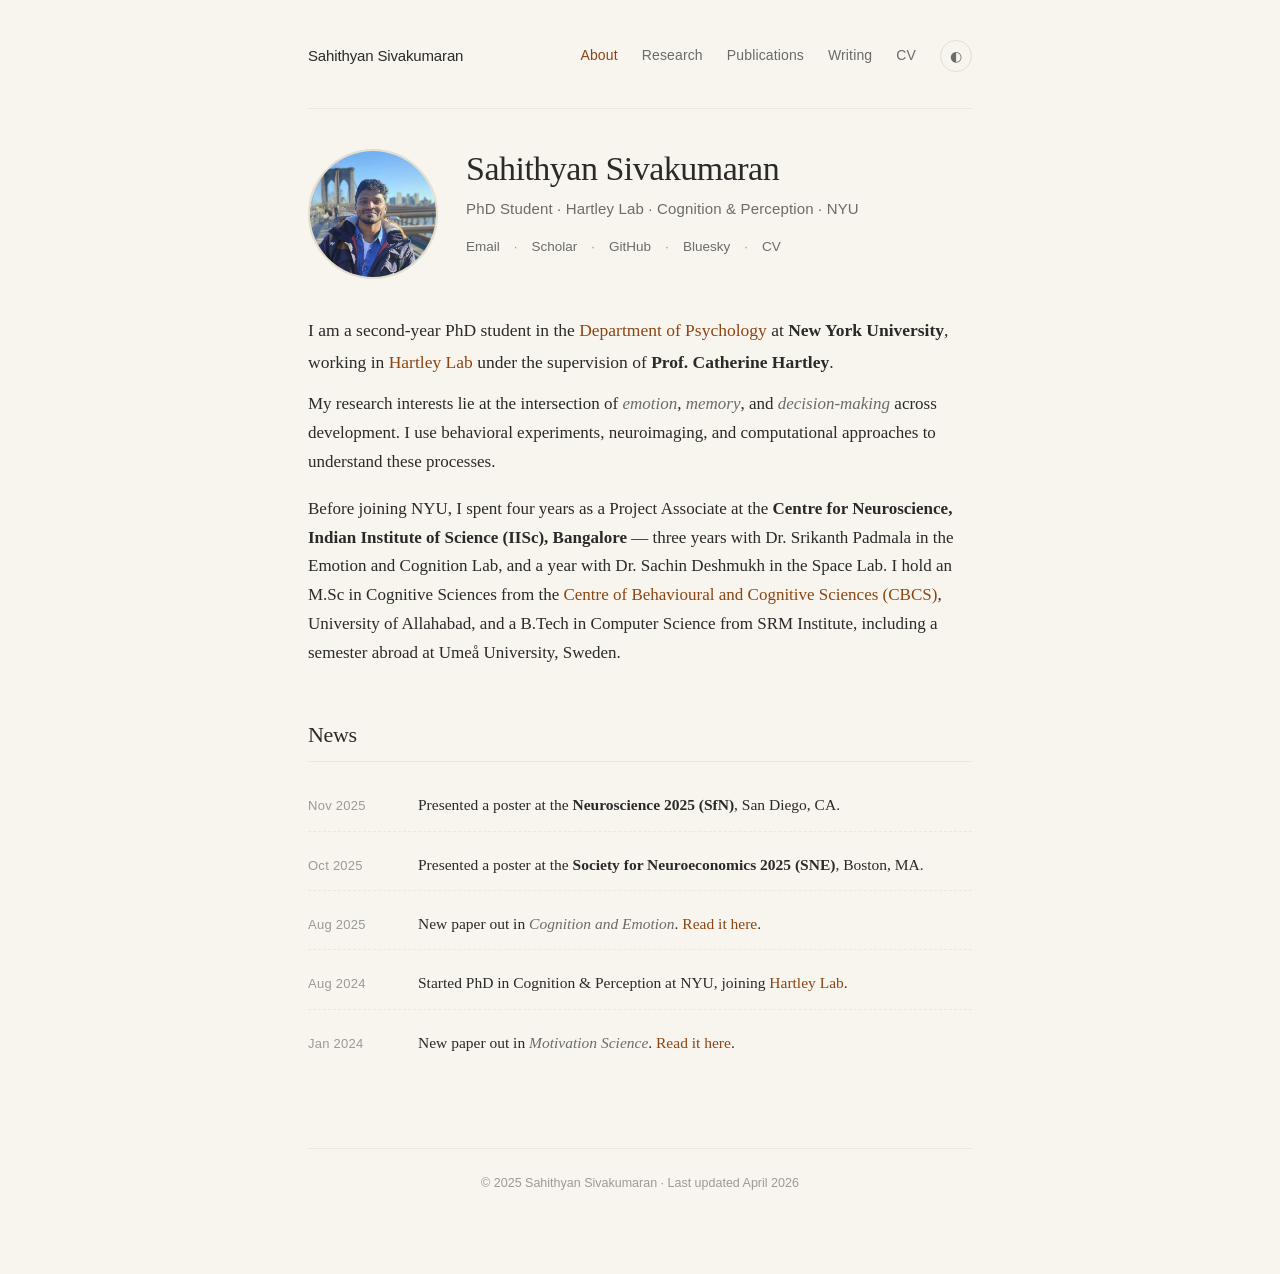
==== commit d642af44: "Add files via upload" ====
--- a/index.html
+++ b/index.html
@@ -6,14 +6,9 @@
 <title>Sahithyan Sivakumaran</title>
 <meta name="description" content="PhD student in Cognition & Perception at NYU. Research on reward, affect, and decision-making.">
 <link rel="stylesheet" href="styles.css">
-<style>
-  /* Canvas is the background on this page — body must be transparent */
-  body { background: transparent !important; }
-</style>
 <link rel="icon" href="data:image/svg+xml,%3Csvg xmlns='http://www.w3.org/2000/svg' viewBox='0 0 100 100'%3E%3Ctext y='.9em' font-size='90'%3E🧠%3C/text%3E%3C/svg%3E">
 </head>
 <body>
-<canvas id="tc" aria-hidden="true"></canvas>
 <div class="container">
 
 <nav class="nav">
@@ -90,7 +85,6 @@
 </div>
 
 <script>
-/* ── Theme toggle (existing site logic) ── */
 (function() {
   var root = document.documentElement;
   var toggle = document.getElementById('theme-toggle');
@@ -104,229 +98,7 @@
     var next = isDark ? 'light' : 'dark';
     root.setAttribute('data-theme', next);
     localStorage.setItem('theme', next);
-    window.dispatchEvent(new CustomEvent('themechange'));
   });
-})();
-
-/* ── Tractography background ── */
-(function(){
-'use strict';
-var root=document.documentElement;
-function isDark(){var a=root.getAttribute('data-theme');if(a==='dark')return true;if(a==='light')return false;return window.matchMedia('(prefers-color-scheme:dark)').matches;}
-
-/* bg colours must match the site's actual CSS variables exactly:
-   light: #f8f5ef   dark: #1a1a1a  */
-var BG_LIGHT='#f8f5ef', BG_DARK='#1a1a1a';
-
-var cv=document.getElementById('tc'),ctx=cv.getContext('2d');
-var W=0,H=0,dpr=Math.min(window.devicePixelRatio||1,2);
-
-function resize(){
-  W=window.innerWidth; H=window.innerHeight;
-  cv.width=Math.round(W*dpr); cv.height=Math.round(H*dpr);
-  cv.style.width=W+'px'; cv.style.height=H+'px';
-  ctx.setTransform(dpr,0,0,dpr,0,0);
-  rebuild();
-}
-var _rt;
-window.addEventListener('resize',function(){clearTimeout(_rt);_rt=setTimeout(resize,150);},{passive:true});
-
-/* ── Brain shape: two overlapping ellipses (axial view) ── */
-function inBrain(nx,ny){
-  var cx=nx-0.5, cy=ny-0.52;
-  var rR=Math.pow(cx/0.38,2)+Math.pow(cy/0.30,2);
-  var rL=Math.pow((cx+0.04)/0.36,2)+Math.pow(cy/0.28,2);
-  return (rR<1.0)||(rL<1.0);
-}
-function densityW(nx,ny){
-  var cx=nx-0.5,cy=ny-0.52;
-  return 1.0
-    +Math.exp(-((cx+0.12)*(cx+0.12))/0.02-(cy+0.18)*(cy+0.18)/0.02)*0.8
-    +Math.exp(-((cx-0.10)*(cx-0.10))/0.025-(cy+0.12)*(cy+0.12)/0.025)*0.6
-    +Math.exp(-((Math.abs(cx)-0.28)*(Math.abs(cx)-0.28))/0.01-cy*cy/0.03)*0.7
-    +Math.exp(-(cx*cx)/0.04-(cy-0.15)*(cy-0.15)/0.02)*0.5;
-}
-
-/* ── Brain bounding box: centered, scales with viewport ── */
-function getBox(){
-  var s=Math.min(W,H)*0.82;
-  return{x:(W-s)*0.5, y:(H-s*0.82)*0.46, w:s, h:s*0.82};
-}
-function toScreen(nx,ny,b){return{x:b.x+nx*b.w, y:b.y+ny*b.h};}
-
-/* ── Perlin noise ── */
-var P=(function(){
-  var p=[],i,j,t;
-  for(i=0;i<256;i++)p[i]=i;
-  for(i=255;i>0;i--){j=Math.floor(Math.random()*(i+1));t=p[i];p[i]=p[j];p[j]=t;}
-  var pp=[];for(i=0;i<512;i++)pp[i]=p[i&255];return pp;
-})();
-function fade(t){return t*t*t*(t*(t*6-15)+10);}
-function lerp(a,b,t){return a+t*(b-a);}
-function g2(h,x,y){var v=h&3;return v===0?x+y:v===1?-x+y:v===2?x-y:-x-y;}
-function noise(x,y){
-  var xi=Math.floor(x)&255,yi=Math.floor(y)&255;
-  var xf=x-Math.floor(x),yf=y-Math.floor(y);
-  var u=fade(xf),v=fade(yf);
-  var aa=P[P[xi]+yi],ab=P[P[xi]+yi+1],ba=P[P[xi+1]+yi],bb=P[P[xi+1]+yi+1];
-  return lerp(lerp(g2(aa,xf,yf),g2(ba,xf-1,yf),u),
-              lerp(g2(ab,xf,yf-1),g2(bb,xf-1,yf-1),u),v);
-}
-function fn(x,y){return noise(x,y)*0.60+noise(x*2.1+5,y*2.1+3)*0.28+noise(x*4.4+11,y*4.4+7)*0.12;}
-
-/* ── Flow angle ── */
-var T=0;
-function angle(nx,ny){
-  var cx=nx-0.5,cy=ny-0.52;
-  var n1=fn(nx*2.2+T*0.18,ny*2.2+T*0.12);
-  var n2=fn(nx*3.5+8+T*0.10,ny*3.5+6+T*0.08);
-  var dx=cx-0.0,dy=cy+0.08;
-  var radial=Math.atan2(dy,dx);
-  var r=Math.sqrt(dx*dx+dy*dy);
-  var radW=Math.max(0,0.7-r*1.8);
-  return (n1*1.8+n2*0.6)*Math.PI*0.60+radial*radW*0.30+cy*0.6*0.10;
-}
-
-/* ── Color by brain region ── */
-function hue(nx,ny,dark){
-  var cx=nx-0.5,cy=ny-0.52;
-  if(dark){
-    if(cy<-0.10&&Math.abs(cx)<0.28)return 270+cx*30;
-    if(cy<-0.05&&Math.abs(cx)>0.18)return 200+cy*(-40);
-    if(cy>-0.05&&cy<0.18)return 110+cx*20;
-    return 175+cx*15;
-  }else{
-    if(cy<-0.10&&Math.abs(cx)<0.28)return 275+cx*25;
-    if(cy<-0.05&&Math.abs(cx)>0.18)return 210+cy*(-30);
-    if(cy>-0.05&&cy<0.18)return 130+cx*18;
-    return 185+cx*12;
-  }
-}
-
-/* ── Particles ── */
-var pts=[],BOX=null,N=1600;
-function spawn(wide){
-  var b=BOX; if(!b)return null;
-  var nx,ny,k=0;
-  do{nx=wide?Math.random():0.1+Math.random()*0.8;
-     ny=wide?Math.random():0.15+Math.random()*0.75;k++;}
-  while(!inBrain(nx,ny)&&k<60);
-  if(!inBrain(nx,ny))return null;
-  var dk=isDark();
-  var maj=Math.random()<0.10;
-  var a=dk?(0.28+Math.random()*0.22):(0.16+Math.random()*0.14);
-  if(maj)a*=1.25;
-  var dw=densityW(nx,ny);
-  var sp=normToScreen(nx,ny,b);
-  return{nx:nx,ny:ny,x:sp.x,y:sp.y,
-    h:hue(nx,ny,dk),
-    s:dk?(60+Math.random()*18):(42+Math.random()*15),
-    l:dk?(38+Math.random()*16):(18+Math.random()*10),
-    a:a,w:maj?(1.2+Math.random()*1.0):(0.35+Math.random()*0.55),
-    sp:(0.0006+Math.random()*0.0010)*(1+dw*0.2),
-    life:Math.floor(120+Math.random()*220),
-    maxLife:0,fi:0};
-}
-/* need normToScreen available to spawn */
-function normToScreen(nx,ny,b){return{x:b.x+nx*b.w,y:b.y+ny*b.h};}
-
-function rebuild(){
-  BOX=getBox(); pts=[];
-  /* fill canvas with new bg color immediately */
-  ctx.globalAlpha=1;
-  ctx.fillStyle=isDark()?BG_DARK:BG_LIGHT;
-  ctx.fillRect(0,0,W,H);
-  for(var i=0;i<N;i++){
-    var p=spawn(true);
-    if(p){
-      p.maxLife=p.life;
-      p.life=Math.floor(Math.random()*p.life);
-      p.fi=1; /* skip fade-in — particles appear at full brightness immediately */
-      pts.push(p);
-    }
-  }
-  /* pre-warm: run 80 silent frames so canvas looks full on switch, not empty */
-  for(var f=0;f<80;f++) prewarmFrame();
-}
-
-/* ── Pre-warm: advance particles without trail fade so canvas fills up instantly ── */
-function prewarmFrame(){
-  var dk=isDark(),b=BOX; if(!b)return;
-  ctx.lineCap='round';
-  for(var i=0;i<pts.length;i++){
-    var p=pts[i];
-    var ang=angle(p.nx,p.ny);
-    var ox=p.x,oy=p.y;
-    p.nx+=Math.cos(ang)*p.sp;
-    p.ny+=Math.sin(ang)*p.sp;
-    p.life--;
-    var sc=normToScreen(p.nx,p.ny,b);
-    p.x=sc.x; p.y=sc.y;
-    if(p.life<=0||!inBrain(p.nx,p.ny)){
-      var np=spawn(false)||spawn(true);
-      if(np){np.maxLife=np.life;np.fi=1;pts[i]=np;}
-      continue;
-    }
-    var lr=p.life/p.maxLife;
-    var fo=lr<0.12?lr/0.12:1.0;
-    var a=p.a*fo;
-    if(a<0.02)continue;
-    ctx.beginPath();
-    ctx.moveTo(ox,oy);
-    ctx.lineTo(p.x,p.y);
-    ctx.strokeStyle='hsla('+(p.h+T*8).toFixed(1)+','+p.s+'%,'+p.l+'%,'+a.toFixed(3)+')';
-    ctx.lineWidth=p.w;
-    ctx.stroke();
-  }
-}
-
-/* ── Render loop ── */
-function frame(){
-  requestAnimationFrame(frame);
-  T+=0.004;
-  var dk=isDark(),b=BOX; if(!b)return;
-
-  /* fade trail — semi-transparent bg rect each frame creates glowing tail effect */
-  ctx.globalAlpha=dk?0.030:0.038;
-  ctx.fillStyle=dk?BG_DARK:BG_LIGHT;
-  ctx.fillRect(0,0,W,H);
-  ctx.globalAlpha=1;
-  ctx.lineCap='round';
-
-  for(var i=0;i<pts.length;i++){
-    var p=pts[i];
-    var ang=angle(p.nx,p.ny);
-    var ox=p.x,oy=p.y;
-    p.nx+=Math.cos(ang)*p.sp;
-    p.ny+=Math.sin(ang)*p.sp;
-    p.life--;
-    var sc=normToScreen(p.nx,p.ny,b);
-    p.x=sc.x; p.y=sc.y;
-    p.fi=Math.min(1,p.fi+0.03);
-    if(p.life<=0||!inBrain(p.nx,p.ny)){
-      var np=spawn(false)||spawn(true);
-      if(np){np.maxLife=np.life;pts[i]=np;}
-      continue;
-    }
-    var lr=p.life/p.maxLife;
-    var fo=lr<0.12?lr/0.12:1.0;
-    var alpha=p.a*p.fi*fo;
-    if(alpha<0.02)continue;
-    ctx.beginPath();
-    ctx.moveTo(ox,oy);
-    ctx.lineTo(p.x,p.y);
-    ctx.strokeStyle='hsla('+(p.h+T*8).toFixed(1)+','+p.s+'%,'+p.l+'%,'+alpha.toFixed(3)+')';
-    ctx.lineWidth=p.w;
-    ctx.stroke();
-  }
-}
-
-resize();
-frame();
-window.addEventListener('themechange', rebuild);
-window.matchMedia('(prefers-color-scheme:dark)').addEventListener('change',function(){
-  if(!root.getAttribute('data-theme'))rebuild();
-});
 })();
 </script>
 
--- a/styles.css
+++ b/styles.css
@@ -90,8 +90,6 @@
   max-width: var(--max-width);
   margin: 0 auto;
   padding: 32px 28px 80px;
-  position: relative;
-  z-index: 1;
 }
 
 /* --- Navigation --- */
@@ -533,18 +531,6 @@
   border-bottom: none;
 }
 
-/* --- Tractography background canvas --- */
-#tc {
-  position: fixed;
-  top: 0;
-  left: 0;
-  width: 100vw;
-  height: 100vh;
-  pointer-events: none;
-  z-index: 0;
-  display: block;
-}
-
 /* --- Footer --- */
 .footer {
   margin-top: 80px;
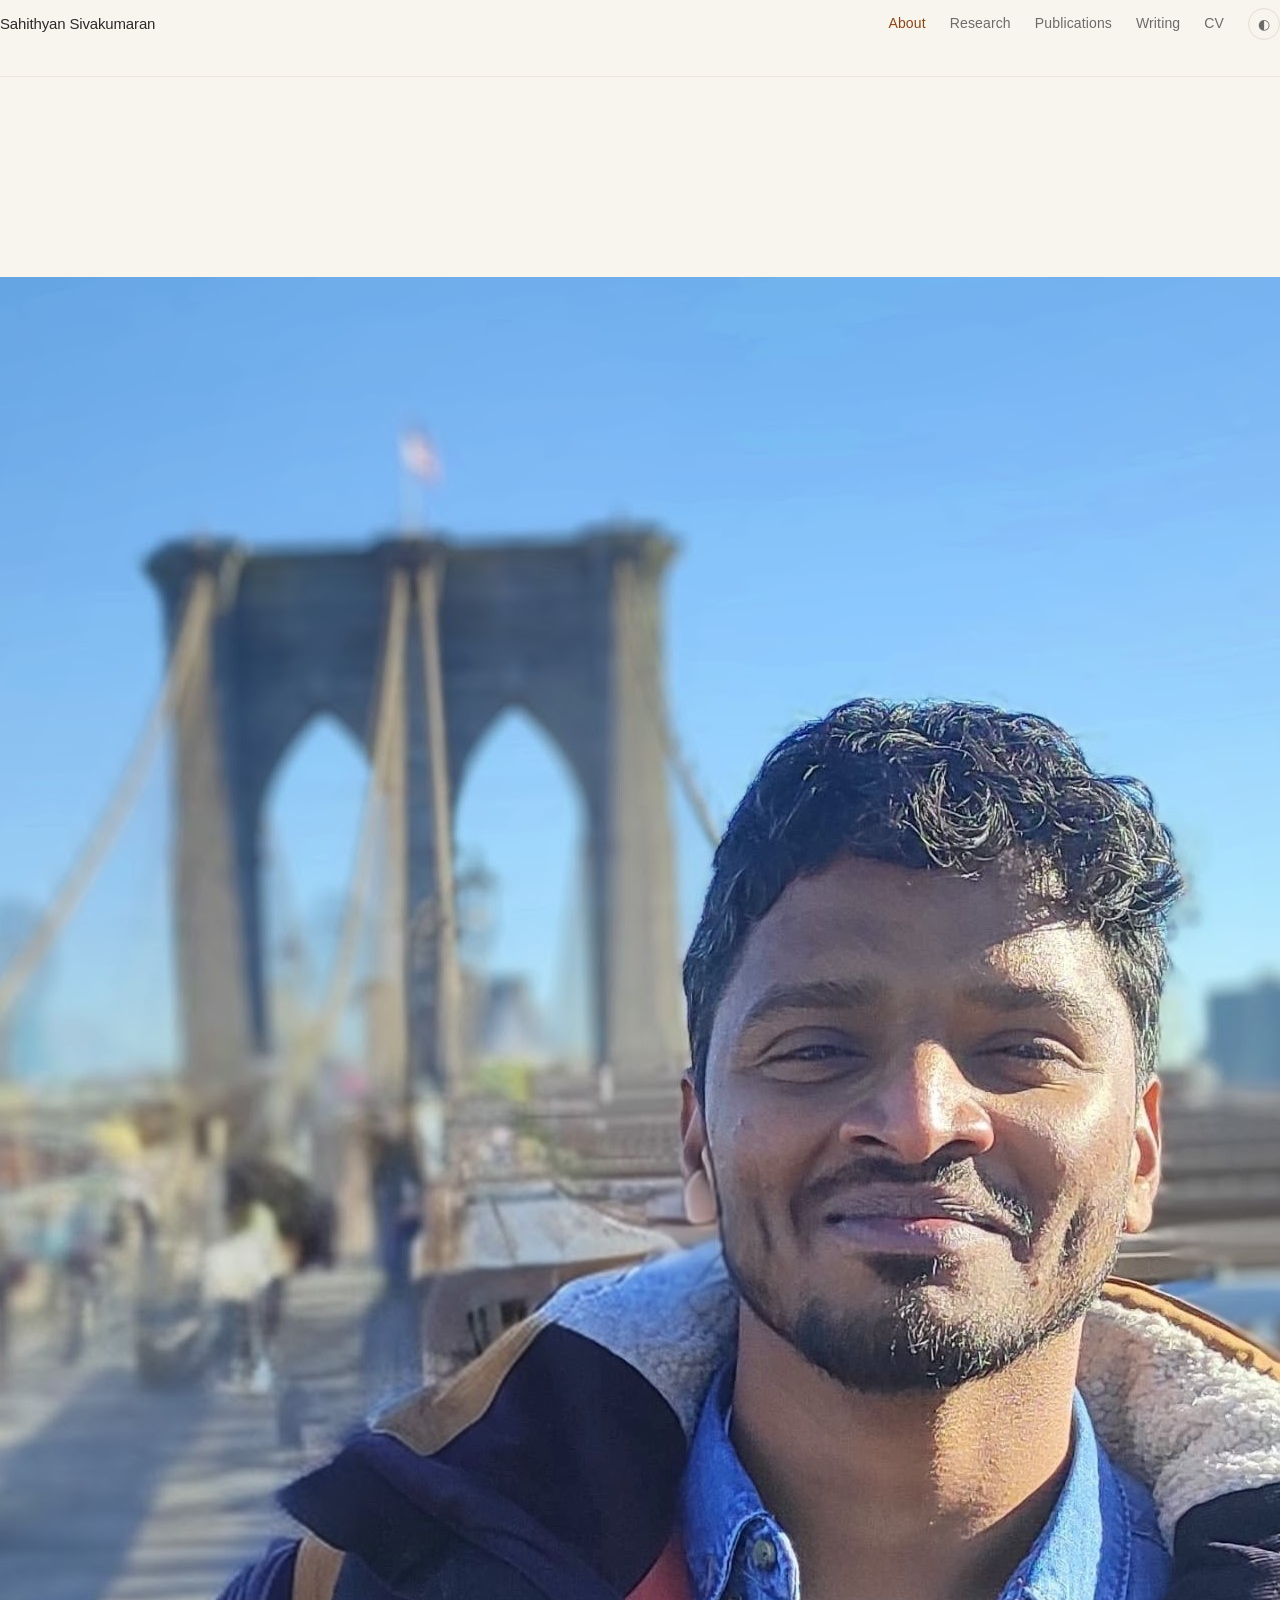
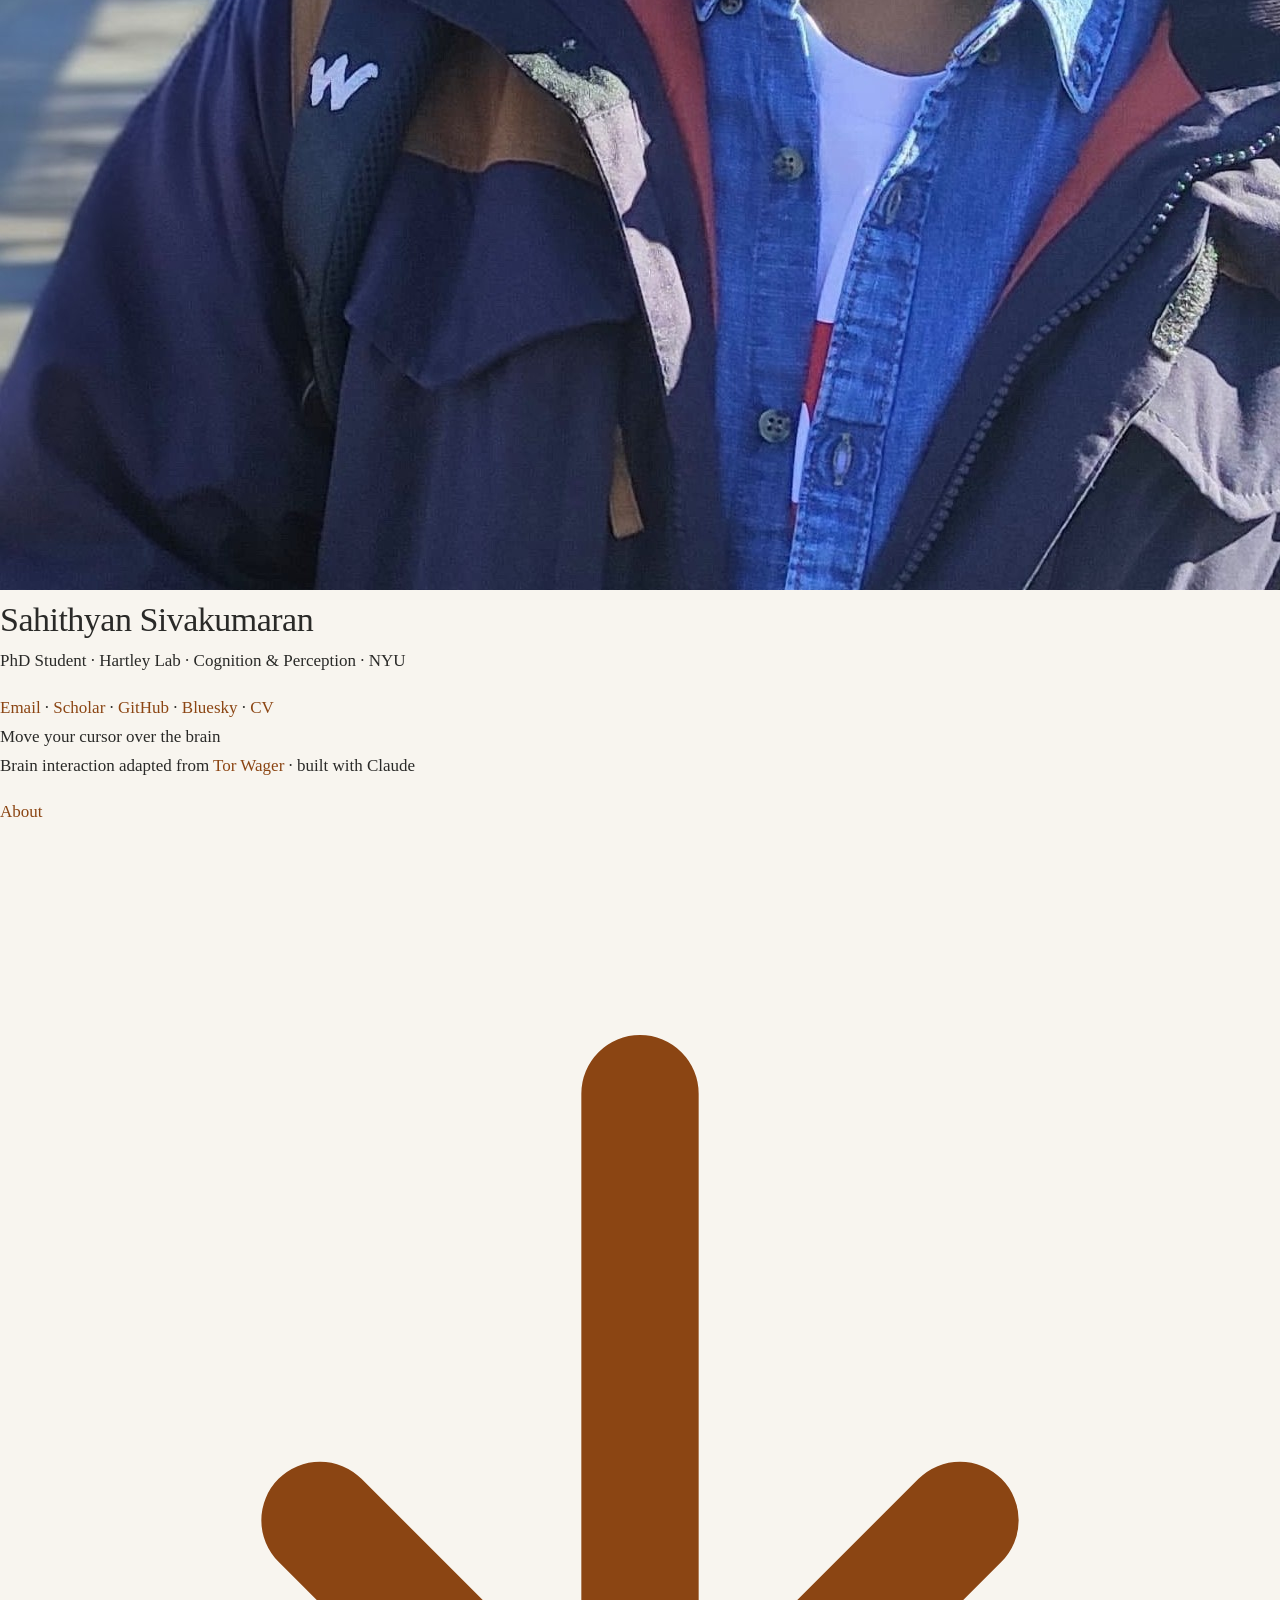
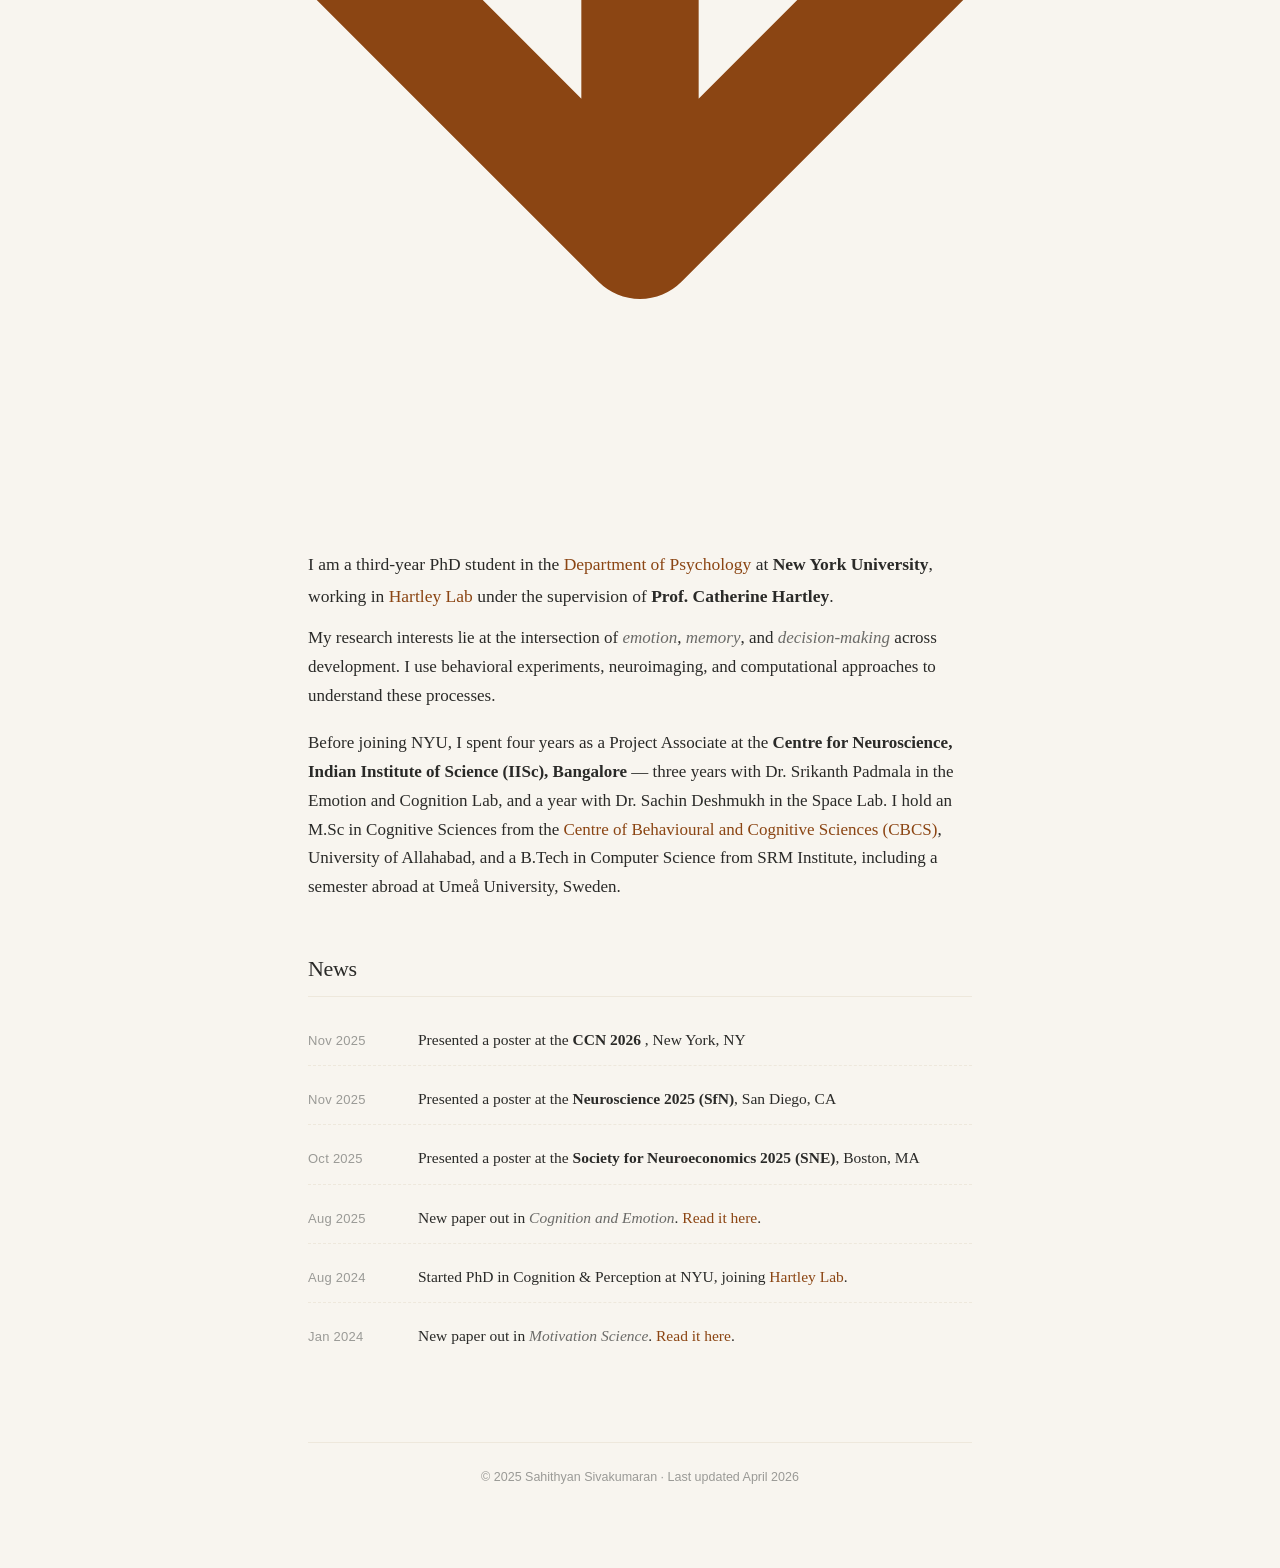
==== commit f06aab74: "Update presentation details in news section" ====
--- a/index.html
+++ b/index.html
@@ -9,80 +9,101 @@
 <link rel="icon" href="data:image/svg+xml,%3Csvg xmlns='http://www.w3.org/2000/svg' viewBox='0 0 100 100'%3E%3Ctext y='.9em' font-size='90'%3E🧠%3C/text%3E%3C/svg%3E">
 </head>
 <body>
-<div class="container">
 
-<nav class="nav">
-  <a href="index.html" class="nav-brand">Sahithyan Sivakumaran</a>
-  <div class="nav-links">
-    <a href="index.html" class="active">About</a>
-    <a href="research.html">Research</a>
-    <a href="publications.html">Publications</a>
-    <a href="writing.html">Writing</a>
-    <a href="cv.html">CV</a>
-    <button id="theme-toggle" class="theme-toggle" aria-label="Toggle theme">◐</button>
-  </div>
-</nav>
+<div class="nav-wrap">
+  <nav class="nav">
+    <a href="index.html" class="nav-brand">Sahithyan Sivakumaran</a>
+    <div class="nav-links">
+      <a href="index.html" class="active">About</a>
+      <a href="research.html">Research</a>
+      <a href="publications.html">Publications</a>
+      <a href="writing.html">Writing</a>
+      <a href="cv.html">CV</a>
+      <button id="theme-toggle" class="theme-toggle" aria-label="Toggle theme">◐</button>
+    </div>
+  </nav>
+</div>
 
-<header class="hero">
-  <img src="assets/profile.jpg" alt="Sahithyan Sivakumaran" class="hero-photo">
-  <div class="hero-text">
-    <h1>Sahithyan Sivakumaran</h1>
-    <div class="hero-subtitle">PhD Student · Hartley Lab · Cognition &amp; Perception · NYU</div>
-    <div class="hero-links">
-      <a href="mailto:sahithyan.s@nyu.edu">Email</a>
-      <span class="sep">·</span>
-      <a href="https://scholar.google.com/citations?user=zjxD9jkAAAAJ" target="_blank" rel="noopener">Scholar</a>
-      <span class="sep">·</span>
-      <a href="https://github.com/Sahithyan-S" target="_blank" rel="noopener">GitHub</a>
-      <span class="sep">·</span>
-      <a href="https://bsky.app/profile/sahithyan.bsky.social" target="_blank" rel="noopener">Bluesky</a>
-      <span class="sep">·</span>
-      <a href="files/Sahithyan_CV_May_2026.pdf" target="_blank" rel="noopener">CV</a>
+<section class="curtain">
+  <div class="brain-hero" id="hero">
+    <canvas id="brainmesh" aria-hidden="true"></canvas>
+    <div class="hero-copy">
+      <div class="hero-copy-inner">
+        <img src="assets/profile.jpg" alt="Sahithyan Sivakumaran" class="hero-copy-photo">
+        <h1>Sahithyan Sivakumaran</h1>
+        <p class="hero-role">PhD Student · Hartley Lab · Cognition &amp; Perception · NYU</p>
+        <div class="hero-copy-links">
+          <a href="mailto:sahithyan.s@nyu.edu">Email</a>
+          <span class="sep">·</span>
+          <a href="https://scholar.google.com/citations?user=zjxD9jkAAAAJ" target="_blank" rel="noopener">Scholar</a>
+          <span class="sep">·</span>
+          <a href="https://github.com/Sahithyan-S" target="_blank" rel="noopener">GitHub</a>
+          <span class="sep">·</span>
+          <a href="https://bsky.app/profile/sahithyan.bsky.social" target="_blank" rel="noopener">Bluesky</a>
+          <span class="sep">·</span>
+          <a href="files/Sahithyan_CV_May_2026.pdf" target="_blank" rel="noopener">CV</a>
+        </div>
+      </div>
+    </div>
+    <div class="hero-footnote">
+      <div class="hero-hint"><span class="pulse"></span> Move your cursor over the brain</div>
+      <p class="hero-credit">Brain interaction adapted from <a href="https://torwager.github.io/elements-of-fmri-tutorials/" target="_blank" rel="noopener">Tor Wager</a> · built with Claude</p>
+    </div>
+    <div class="scroll-cue">
+      <a href="#about">About <svg viewBox="0 0 24 24" fill="none" stroke="currentColor" stroke-width="2.2" stroke-linecap="round" stroke-linejoin="round"><path d="M12 5v14M6 13l6 6 6-6"/></svg></a>
     </div>
   </div>
-</header>
 
-<p class="intro">
-I am a second-year PhD student in the <a href="https://as.nyu.edu/psychology.html" target="_blank" rel="noopener">Department of Psychology</a> at <strong>New York University</strong>, working in <a href="https://www.hartleylab.org/" target="_blank" rel="noopener">Hartley Lab</a> under the supervision of <strong>Prof. Catherine Hartley</strong>.
-</p>
+  <div class="curtain-body">
+    <div class="container" id="about">
 
-<p>
-My research interests lie at the intersection of <em>emotion</em>, <em>memory</em>, and <em>decision-making</em> across development. I use behavioral experiments, neuroimaging, and computational approaches to understand these processes.
-</p>
+      <p class="intro">
+      I am a third-year PhD student in the <a href="https://as.nyu.edu/psychology.html" target="_blank" rel="noopener">Department of Psychology</a> at <strong>New York University</strong>, working in <a href="https://www.hartleylab.org/" target="_blank" rel="noopener">Hartley Lab</a> under the supervision of <strong>Prof. Catherine Hartley</strong>.
+      </p>
 
-<p>
-Before joining NYU, I spent four years as a Project Associate at the <strong>Centre for Neuroscience, Indian Institute of Science (IISc), Bangalore</strong> — three years with Dr. Srikanth Padmala in the Emotion and Cognition Lab, and a year with Dr. Sachin Deshmukh in the Space Lab. I hold an M.Sc in Cognitive Sciences from the <a href="https://cbcs.ac.in/" target="_blank" rel="noopener">Centre of Behavioural and Cognitive Sciences (CBCS)</a>, University of Allahabad, and a B.Tech in Computer Science from SRM Institute, including a semester abroad at Umeå University, Sweden.
-</p>
+      <p>
+      My research interests lie at the intersection of <em>emotion</em>, <em>memory</em>, and <em>decision-making</em> across development. I use behavioral experiments, neuroimaging, and computational approaches to understand these processes.
+      </p>
 
-<h2>News</h2>
-<ul class="news-list">
-  <li>
-    <span class="news-date">Nov 2025</span>
-    <span>Presented a poster at the <strong>Neuroscience 2025 (SfN)</strong>, San Diego, CA.</span>
-  </li>
-  <li>
-    <span class="news-date">Oct 2025</span>
-    <span>Presented a poster at the <strong>Society for Neuroeconomics 2025 (SNE)</strong>, Boston, MA.</span>
-  </li>
-  <li>
-    <span class="news-date">Aug 2025</span>
-    <span>New paper out in <em>Cognition and Emotion</em>. <a href="https://doi.org/10.1080/02699931.2025.2542920" target="_blank" rel="noopener">Read it here</a>.</span>
-  </li>
-  <li>
-    <span class="news-date">Aug 2024</span>
-    <span>Started PhD in Cognition &amp; Perception at NYU, joining <a href="https://www.hartleylab.org/" target="_blank" rel="noopener">Hartley Lab</a>.</span>
-  </li>
-  <li>
-    <span class="news-date">Jan 2024</span>
-    <span>New paper out in <em>Motivation Science</em>. <a href="https://psycnet.apa.org/doi/10.1037/mot0000330" target="_blank" rel="noopener">Read it here</a>.</span>
-  </li>
-</ul>
+      <p>
+      Before joining NYU, I spent four years as a Project Associate at the <strong>Centre for Neuroscience, Indian Institute of Science (IISc), Bangalore</strong> — three years with Dr. Srikanth Padmala in the Emotion and Cognition Lab, and a year with Dr. Sachin Deshmukh in the Space Lab. I hold an M.Sc in Cognitive Sciences from the <a href="https://cbcs.ac.in/" target="_blank" rel="noopener">Centre of Behavioural and Cognitive Sciences (CBCS)</a>, University of Allahabad, and a B.Tech in Computer Science from SRM Institute, including a semester abroad at Umeå University, Sweden.
+      </p>
 
-<footer class="footer">
-  © 2025 Sahithyan Sivakumaran · Last updated April 2026
-</footer>
+      <h2>News</h2>
+      <ul class="news-list">
+        <li>
+          <span class="news-date">Nov 2025</span>
+          <span>Presented a poster at the <strong>CCN 2026 </strong>, New York, NY</span>
+        </li>
+        <li>
+          <span class="news-date">Nov 2025</span>
+          <span>Presented a poster at the <strong>Neuroscience 2025 (SfN)</strong>, San Diego, CA</span>
+        </li>
+        <li>
+          <span class="news-date">Oct 2025</span>
+          <span>Presented a poster at the <strong>Society for Neuroeconomics 2025 (SNE)</strong>, Boston, MA</span>
+        </li>
+        <li>
+          <span class="news-date">Aug 2025</span>
+          <span>New paper out in <em>Cognition and Emotion</em>. <a href="https://doi.org/10.1080/02699931.2025.2542920" target="_blank" rel="noopener">Read it here</a>.</span>
+        </li>
+        <li>
+          <span class="news-date">Aug 2024</span>
+          <span>Started PhD in Cognition &amp; Perception at NYU, joining <a href="https://www.hartleylab.org/" target="_blank" rel="noopener">Hartley Lab</a>.</span>
+        </li>
+        <li>
+          <span class="news-date">Jan 2024</span>
+          <span>New paper out in <em>Motivation Science</em>. <a href="https://psycnet.apa.org/doi/10.1037/mot0000330" target="_blank" rel="noopener">Read it here</a>.</span>
+        </li>
+      </ul>
 
-</div>
+      <footer class="footer">
+        © 2025 Sahithyan Sivakumaran · Last updated April 2026
+      </footer>
+
+    </div>
+  </div>
+</section>
 
 <script>
 (function() {
@@ -101,6 +122,7 @@
   });
 })();
 </script>
+<script src="assets/js/brainmesh.js"></script>
 
 </body>
 </html>
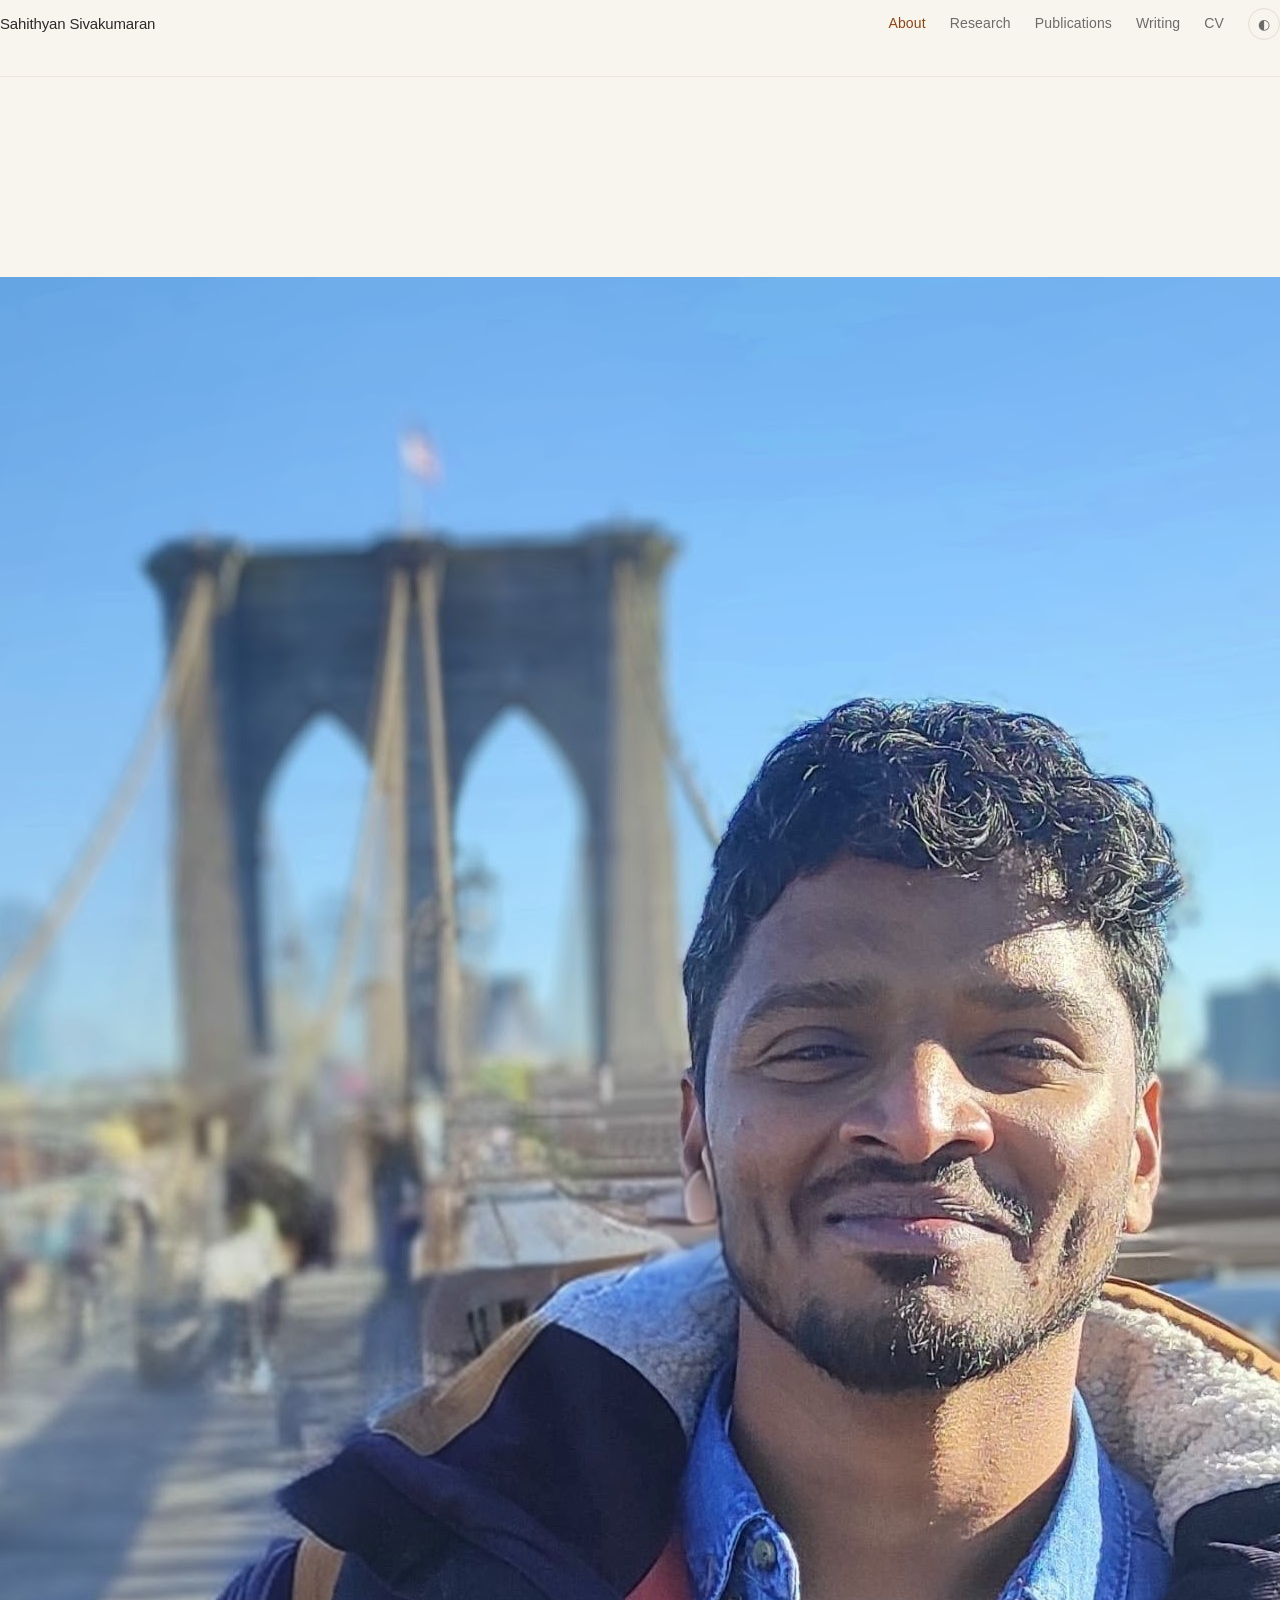
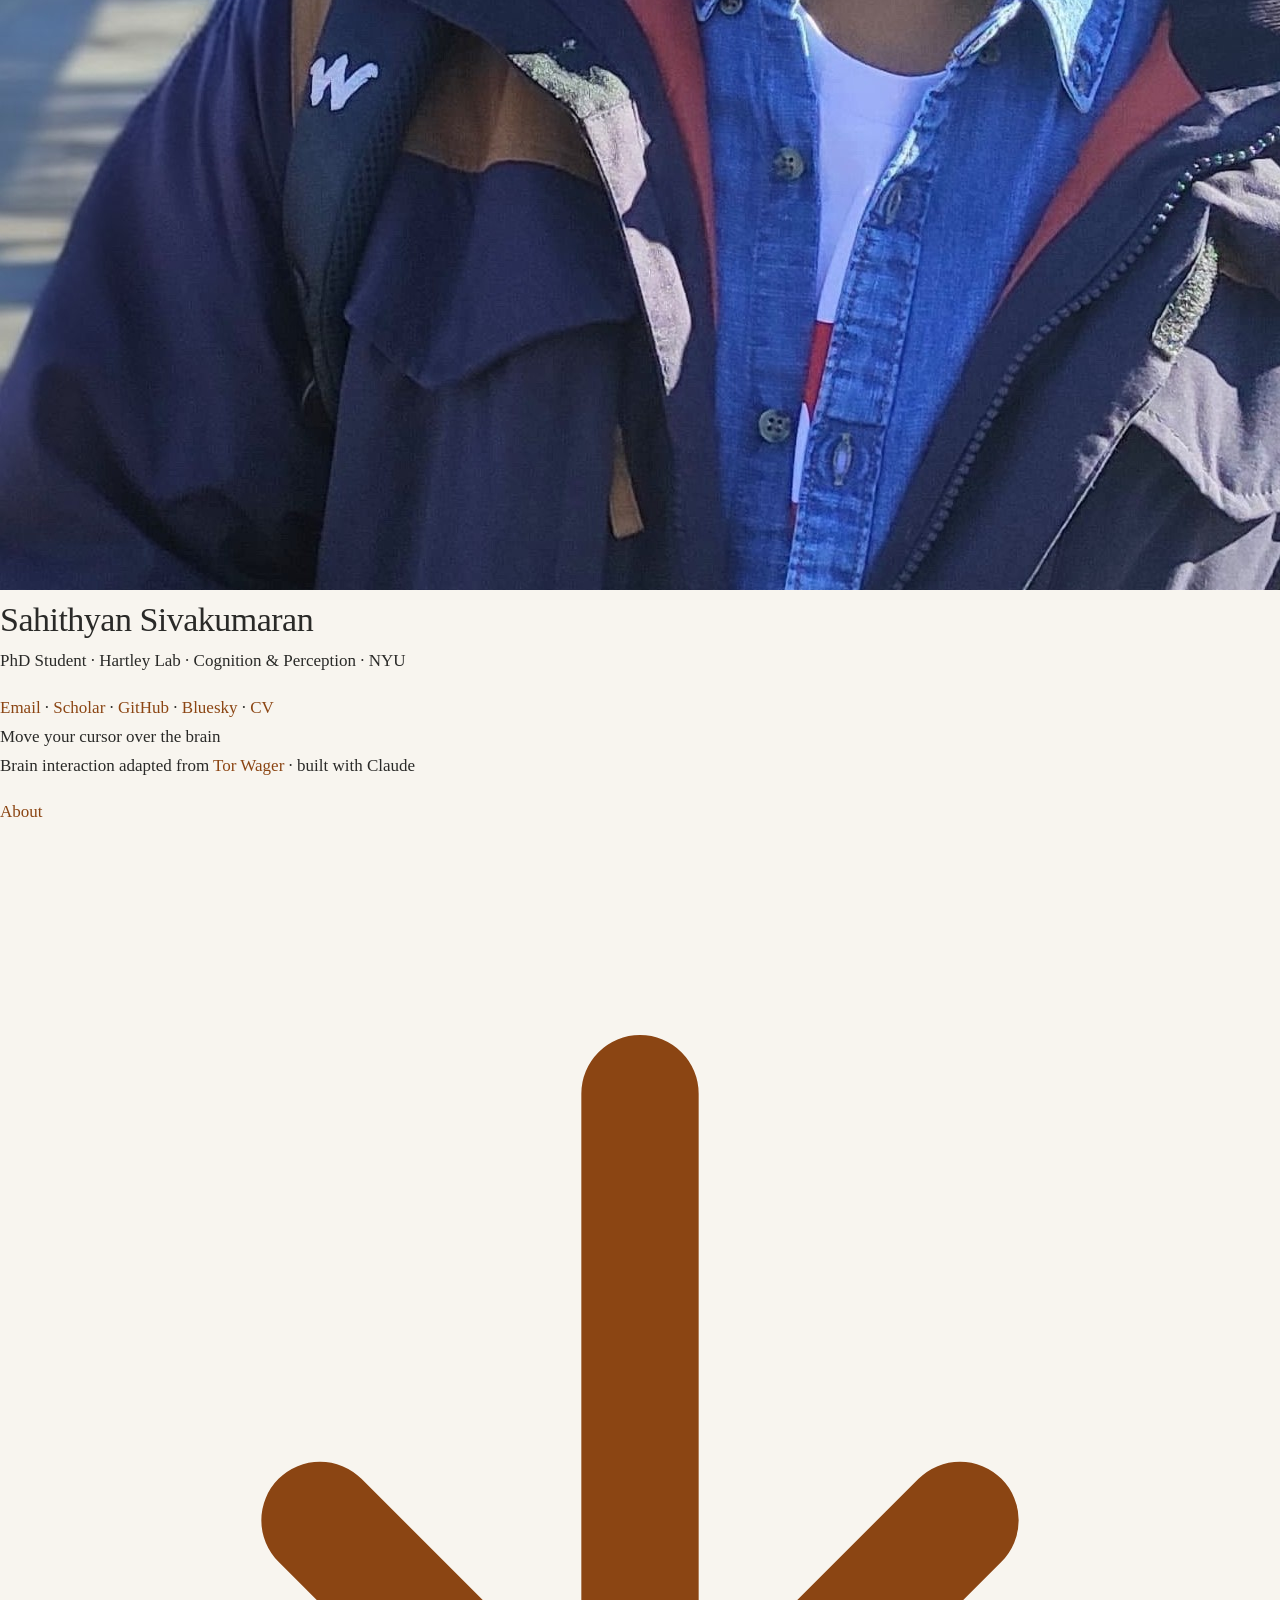
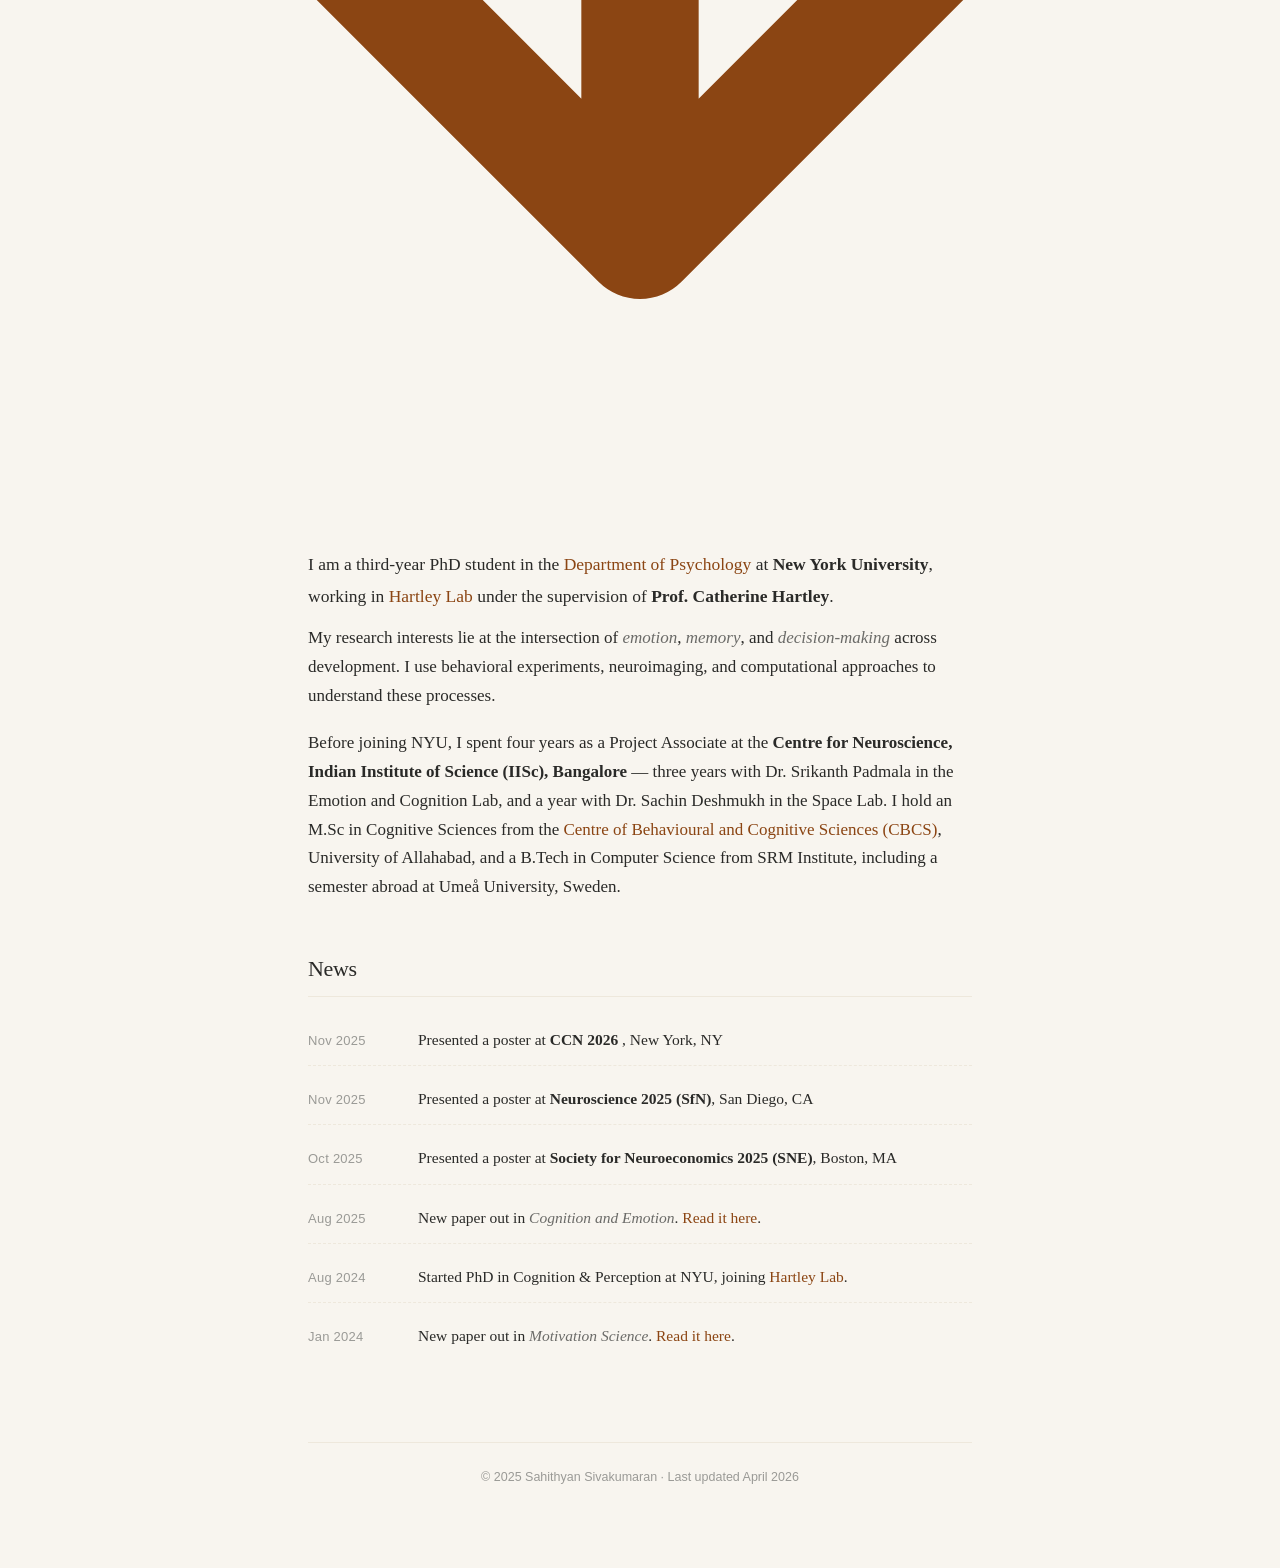
==== commit d981027f: "Remove redundant 'the' from news items" ====
--- a/index.html
+++ b/index.html
@@ -73,15 +73,15 @@
       <ul class="news-list">
         <li>
           <span class="news-date">Nov 2025</span>
-          <span>Presented a poster at the <strong>CCN 2026 </strong>, New York, NY</span>
+          <span>Presented a poster at <strong>CCN 2026 </strong>, New York, NY</span>
         </li>
         <li>
           <span class="news-date">Nov 2025</span>
-          <span>Presented a poster at the <strong>Neuroscience 2025 (SfN)</strong>, San Diego, CA</span>
+          <span>Presented a poster at <strong>Neuroscience 2025 (SfN)</strong>, San Diego, CA</span>
         </li>
         <li>
           <span class="news-date">Oct 2025</span>
-          <span>Presented a poster at the <strong>Society for Neuroeconomics 2025 (SNE)</strong>, Boston, MA</span>
+          <span>Presented a poster at <strong>Society for Neuroeconomics 2025 (SNE)</strong>, Boston, MA</span>
         </li>
         <li>
           <span class="news-date">Aug 2025</span>
